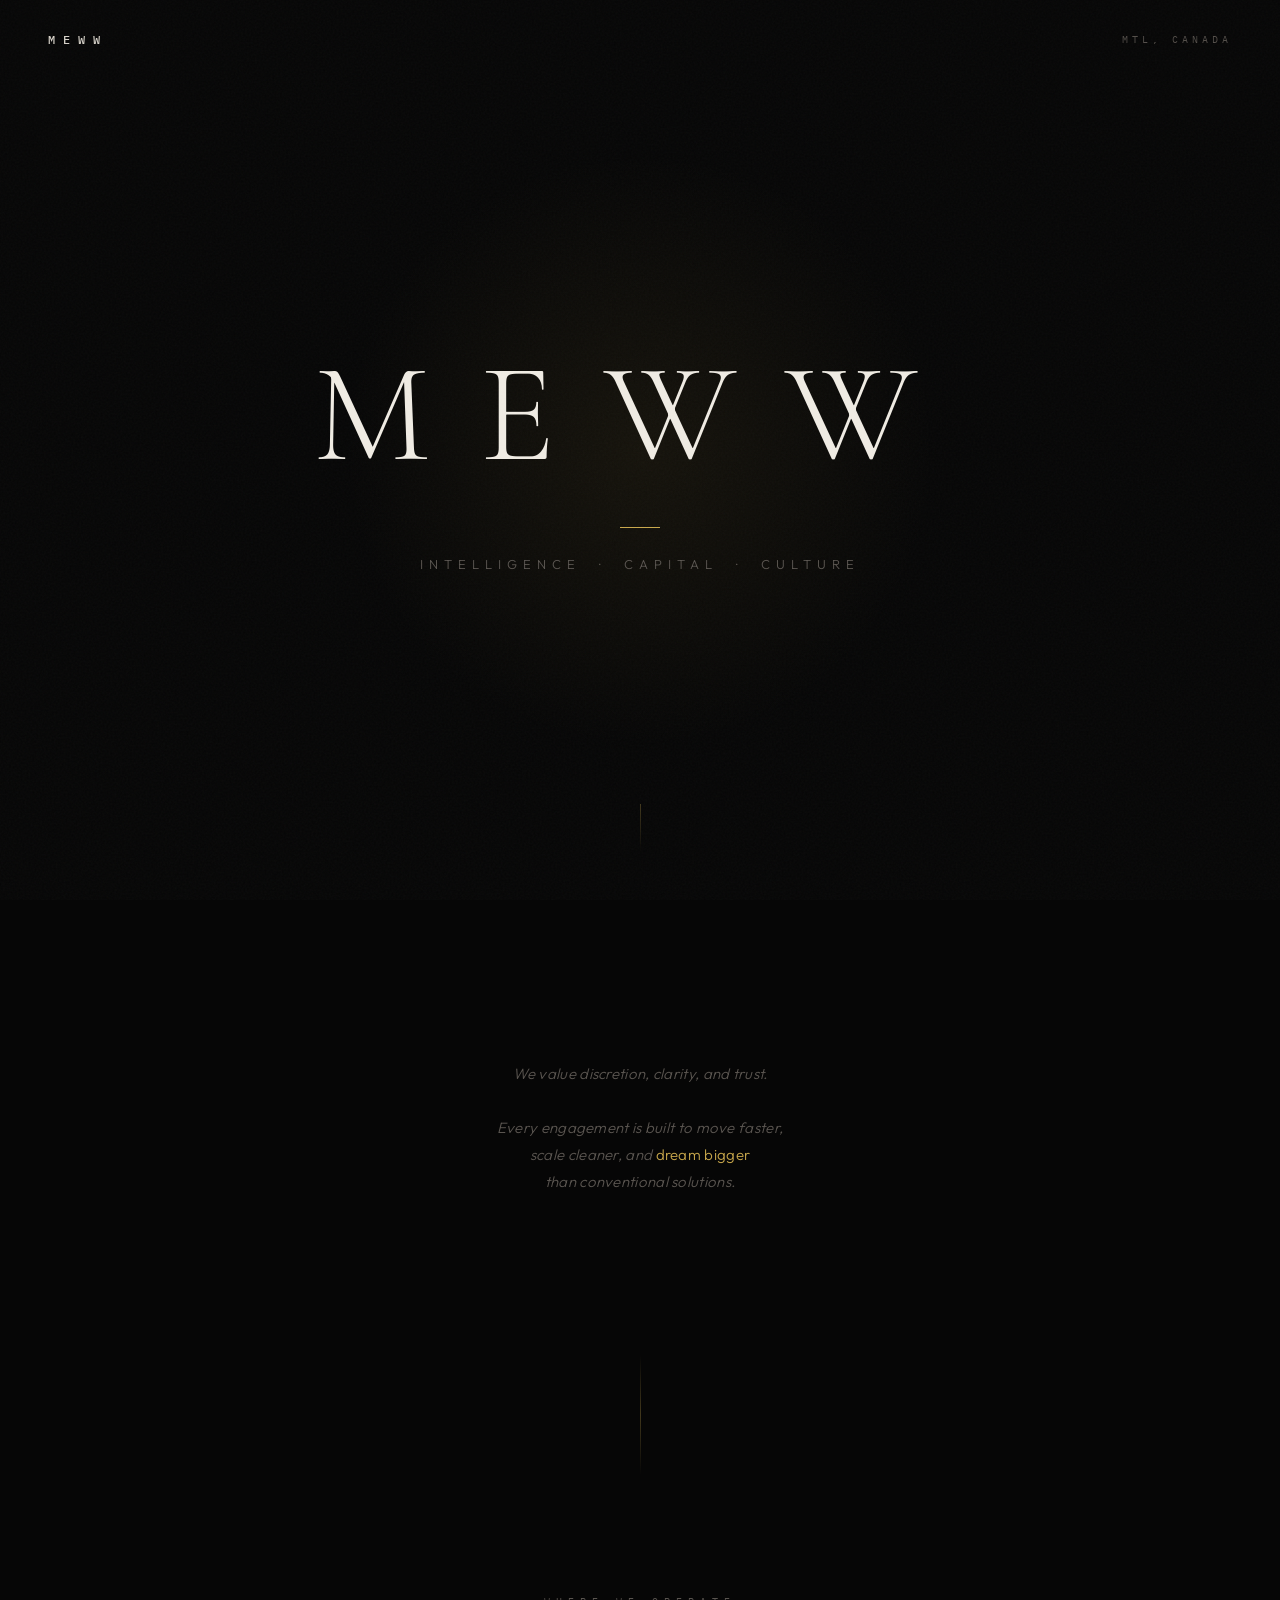
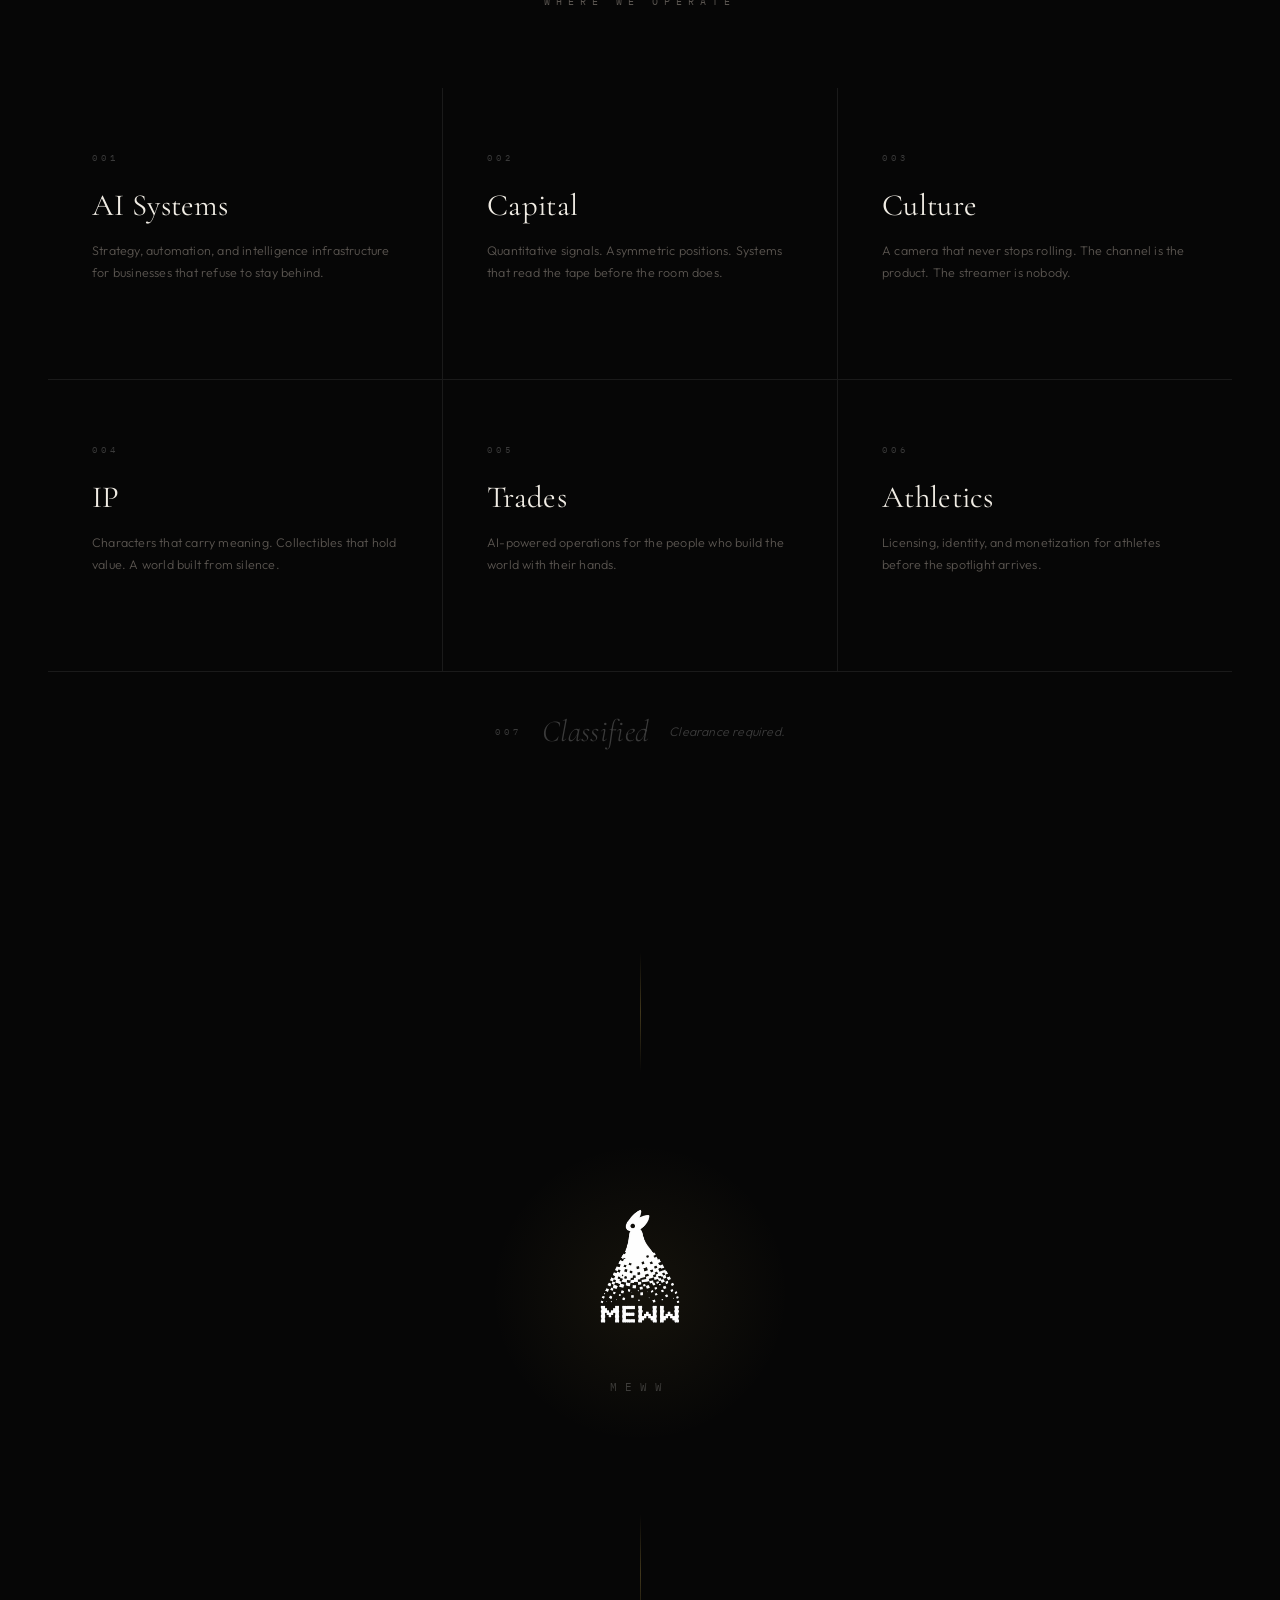
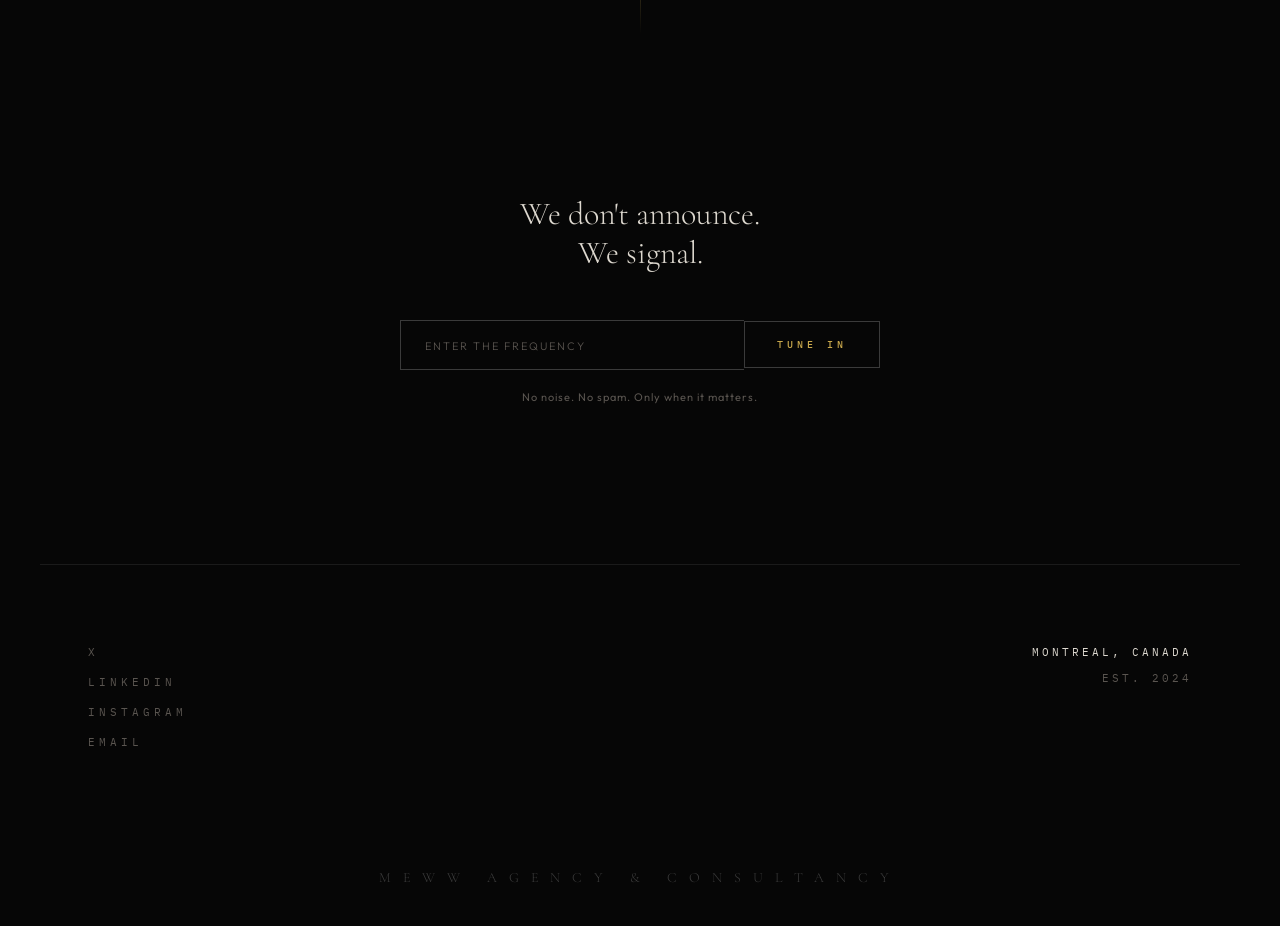
==== index.html @ b207aa3f "Rename mewww_landing.html to index.html" ====
<!DOCTYPE html>
<html lang="en">
<head>
<meta charset="UTF-8">
<meta name="viewport" content="width=device-width, initial-scale=1.0">
<title>MEWW</title>
<meta name="description" content="Intelligence. Capital. Culture.">
<link rel="preconnect" href="https://fonts.googleapis.com">
<link rel="preconnect" href="https://fonts.gstatic.com" crossorigin>
<link href="https://fonts.googleapis.com/css2?family=Cormorant+Garamond:ital,wght@0,300;0,400;0,500;0,600;1,300;1,400&family=IBM+Plex+Mono:wght@300;400;500&family=Outfit:wght@200;300;400;500&display=swap" rel="stylesheet">
<style>
*, *::before, *::after { margin: 0; padding: 0; box-sizing: border-box; }

:root {
  --black: #060606;
  --black-card: #0c0c0c;
  --gold: #c9a84c;
  --gold-dim: rgba(201,168,76,0.3);
  --gold-glow: rgba(201,168,76,0.08);
  --white: #ddd8cf;
  --white-bright: #f0ece4;
  --grey: #3a3a3a;
  --grey-dim: #1a1a1a;
  --text-dim: #5a5550;
}

html { scroll-behavior: smooth; background: var(--black); }

body {
  font-family: 'Outfit', sans-serif;
  background: var(--black);
  color: var(--white);
  overflow-x: hidden;
  -webkit-font-smoothing: antialiased;
  -moz-osx-font-smoothing: grayscale;
}

::selection { background: var(--gold); color: var(--black); }

/* GRAIN */
body::after {
  content: '';
  position: fixed;
  inset: 0;
  background-image: url("data:image/svg+xml,%3Csvg viewBox='0 0 512 512' xmlns='http://www.w3.org/2000/svg'%3E%3Cfilter id='n'%3E%3CfeTurbulence type='fractalNoise' baseFrequency='0.9' numOctaves='4' stitchTiles='stitch'/%3E%3C/filter%3E%3Crect width='100%25' height='100%25' filter='url(%23n)' opacity='0.035'/%3E%3C/svg%3E");
  pointer-events: none;
  z-index: 9999;
}

/* LOADER */
.loader {
  position: fixed; inset: 0;
  background: var(--black);
  display: flex; align-items: center; justify-content: center;
  z-index: 10000;
  transition: opacity 1s cubic-bezier(0.4,0,0.2,1), visibility 1s;
}
.loader.done { opacity: 0; visibility: hidden; }
.loader-bar {
  width: 80px; height: 1px;
  background: var(--grey);
  position: relative; overflow: hidden;
}
.loader-bar::after {
  content: ''; position: absolute; inset: 0; left: -100%;
  background: var(--gold);
  animation: sweep 1s ease infinite;
}
@keyframes sweep { to { left: 100%; } }

/* NAV */
nav {
  position: fixed; top: 0; left: 0; width: 100%;
  padding: 32px 48px;
  display: flex; justify-content: space-between; align-items: center;
  z-index: 500;
  mix-blend-mode: difference;
}
.nav-logo {
  font-family: 'IBM Plex Mono', monospace;
  font-size: 12px; font-weight: 500;
  letter-spacing: 8px; text-transform: uppercase;
  color: var(--white);
}
.nav-right {
  font-family: 'IBM Plex Mono', monospace;
  font-size: 10px; letter-spacing: 4px;
  text-transform: uppercase; color: var(--text-dim);
}

/* HERO */
.hero {
  height: 100vh; min-height: 700px;
  display: flex; flex-direction: column;
  justify-content: center; align-items: center;
  position: relative; overflow: hidden;
}
.hero-glow {
  position: absolute;
  width: 600px; height: 600px;
  background: radial-gradient(circle, var(--gold-glow) 0%, transparent 70%);
  border-radius: 50%;
  top: 50%; left: 50%;
  transform: translate(-50%, -50%);
  animation: breathe 8s ease-in-out infinite;
  pointer-events: none;
}
@keyframes breathe {
  0%, 100% { opacity: 0.5; transform: translate(-50%, -50%) scale(1); }
  50% { opacity: 1; transform: translate(-50%, -50%) scale(1.2); }
}
.hero-title {
  font-family: 'Cormorant Garamond', serif;
  font-size: clamp(56px, 11vw, 160px);
  font-weight: 300;
  letter-spacing: 0.35em;
  text-transform: uppercase;
  color: var(--white-bright);
  position: relative; z-index: 2;
  opacity: 0; transform: translateY(30px);
  animation: rise 1.6s cubic-bezier(0.16,1,0.3,1) 1.4s forwards;
}
.hero-accent {
  display: block;
  width: 40px; height: 1px;
  background: var(--gold);
  margin: 28px auto;
  opacity: 0;
  animation: rise 1s ease 2s forwards;
}
.hero-sub {
  font-family: 'Outfit', sans-serif;
  font-size: 13px; font-weight: 300;
  letter-spacing: 6px; text-transform: uppercase;
  color: var(--text-dim);
  position: relative; z-index: 2;
  opacity: 0; transform: translateY(20px);
  animation: rise 1.4s cubic-bezier(0.16,1,0.3,1) 2.2s forwards;
}
@keyframes rise { to { opacity: 1; transform: translateY(0); } }
.scroll-cue {
  position: absolute; bottom: 48px;
  left: 50%; transform: translateX(-50%);
  opacity: 0; animation: rise 1s ease 3s forwards;
}
.scroll-cue .line {
  width: 1px; height: 48px;
  background: linear-gradient(to bottom, var(--gold-dim), transparent);
  margin: 0 auto;
  animation: scroll-pulse 2s ease infinite;
}
@keyframes scroll-pulse {
  0%, 100% { opacity: 0.3; } 50% { opacity: 1; }
}

/* MANIFESTO */
.manifesto {
  padding: 160px 48px;
  max-width: 900px; margin: 0 auto;
  text-align: center;
}
.manifesto p {
  font-family: 'Outfit', sans-serif;
  font-size: clamp(13px, 1.6vw, 15px);
  font-weight: 300; font-style: italic;
  line-height: 1.8; color: var(--text-dim);
  letter-spacing: 0.3px;
  opacity: 0; transform: translateY(40px);
  transition: all 1.2s cubic-bezier(0.16,1,0.3,1);
}
.manifesto p.visible { opacity: 1; transform: translateY(0); }
.manifesto .gold { color: var(--gold); font-style: normal; }

/* DIVIDER */
.divider {
  width: 1px; height: 120px;
  background: linear-gradient(to bottom, transparent, var(--gold-dim), transparent);
  margin: 0 auto;
}

/* VENTURES */
.ventures {
  padding: 120px 48px 160px;
  max-width: 1300px; margin: 0 auto;
}
.ventures-header {
  font-family: 'IBM Plex Mono', monospace;
  font-size: 10px; letter-spacing: 6px;
  text-transform: uppercase; color: var(--text-dim);
  margin-bottom: 80px; text-align: center;
  opacity: 0; transform: translateY(20px);
  transition: all 1s ease;
}
.ventures-header.visible { opacity: 1; transform: translateY(0); }

.venture-grid {
  display: grid;
  grid-template-columns: repeat(3, 1fr);
  gap: 1px;
  background: var(--grey-dim);
}

.venture-item {
  background: var(--black);
  padding: 64px 44px 56px;
  cursor: default;
  opacity: 0; transform: translateY(30px);
  transition: opacity 0.8s ease, transform 0.8s ease, background 0.6s ease;
  position: relative; overflow: hidden;
  min-height: 280px;
  display: flex; flex-direction: column; justify-content: space-between;
}
.venture-item.visible { opacity: 1; transform: translateY(0); }

/* gold gradient bleed on hover */
.venture-item::before {
  content: ''; position: absolute;
  top: -1px; left: 0; right: 0; height: 1px;
  background: var(--gold);
  transform: scaleX(0);
  transform-origin: left;
  transition: transform 0.6s cubic-bezier(0.16,1,0.3,1);
}
.venture-item::after {
  content: ''; position: absolute;
  inset: 0;
  background: linear-gradient(180deg, rgba(201,168,76,0.04) 0%, transparent 40%);
  opacity: 0;
  transition: opacity 0.5s ease;
}
.venture-item:hover { background: #090908; }
.venture-item:hover::before { transform: scaleX(1); }
.venture-item:hover::after { opacity: 1; }
.venture-item:hover .venture-label { color: var(--gold); }
.venture-item:hover .venture-name { color: var(--gold); }
.venture-item:hover .venture-status { opacity: 1; transform: translateY(0); }
.venture-item:hover .venture-arrow { opacity: 1; transform: translateX(0); }

.venture-top { position: relative; z-index: 1; }
.venture-bottom { position: relative; z-index: 1; }

.venture-label {
  font-family: 'IBM Plex Mono', monospace;
  font-size: 9px; letter-spacing: 4px;
  text-transform: uppercase; color: var(--grey);
  margin-bottom: 24px;
  transition: color 0.4s ease;
}

.venture-name {
  font-family: 'Cormorant Garamond', serif;
  font-size: clamp(26px, 2.4vw, 34px); font-weight: 400;
  color: var(--white-bright);
  letter-spacing: 0.01em;
  margin-bottom: 16px;
  transition: color 0.4s ease;
}

.venture-desc {
  font-size: 12.5px; font-weight: 300;
  color: var(--text-dim); line-height: 1.75;
  letter-spacing: 0.2px;
}

.venture-status {
  font-family: 'IBM Plex Mono', monospace;
  font-size: 9px; letter-spacing: 3px;
  text-transform: uppercase;
  color: var(--gold-dim);
  margin-top: 28px;
  opacity: 0;
  transform: translateY(8px);
  transition: all 0.4s cubic-bezier(0.16,1,0.3,1) 0.1s;
  display: flex; align-items: center; gap: 8px;
}
.venture-status::before {
  content: '';
  width: 4px; height: 4px;
  border-radius: 50%;
  background: var(--gold);
  display: inline-block;
}

.venture-arrow {
  position: absolute;
  bottom: 44px; right: 44px;
  font-family: 'Cormorant Garamond', serif;
  font-size: 22px; color: var(--gold-dim);
  opacity: 0;
  transform: translateX(-8px);
  transition: all 0.4s cubic-bezier(0.16,1,0.3,1) 0.15s;
  z-index: 1;
}

/* classified card */
.venture-item.classified {
  grid-column: 1 / -1;
  justify-content: center; align-items: center; text-align: center;
  min-height: 120px;
  padding: 40px 44px;
  background: var(--black);
}
.venture-item.classified .venture-top { display: flex; align-items: center; gap: 20px; }
.venture-item.classified .venture-label { margin-bottom: 0; }
.venture-item.classified .venture-name {
  color: var(--grey);
  font-style: italic;
  font-weight: 300;
  margin-bottom: 0;
}
.venture-item.classified .venture-desc { color: var(--grey); font-style: italic; margin-top: 0; }
.venture-item.classified:hover .venture-name { color: var(--gold-dim); }
.venture-item.classified:hover .venture-desc { color: var(--gold-dim); }

@media (max-width: 900px) {
  .venture-grid { grid-template-columns: 1fr; }
  .ventures { padding: 80px 28px 120px; }
  .venture-item { min-height: auto; padding: 48px 32px 40px; }
  .venture-arrow { display: none; }
}
@media (max-width: 600px) {
  .venture-item { padding: 36px 24px 32px; }
}

/* SIGNAL */
.signal {
  padding: 160px 48px;
  text-align: center; position: relative;
}
.signal-line {
  font-family: 'Cormorant Garamond', serif;
  font-size: clamp(20px, 2.8vw, 32px);
  font-weight: 300; color: var(--white);
  margin-bottom: 48px;
  opacity: 0; transform: translateY(30px);
  transition: all 1s ease;
}
.signal-line.visible { opacity: 1; transform: translateY(0); }
.signal-form {
  display: flex; align-items: center; justify-content: center;
  gap: 0; max-width: 480px; margin: 0 auto;
  opacity: 0; transform: translateY(20px);
  transition: all 1s ease 0.3s;
}
.signal-form.visible { opacity: 1; transform: translateY(0); }
.signal-input {
  flex: 1; background: transparent;
  border: 1px solid var(--grey); border-right: none;
  padding: 16px 24px;
  font-family: 'Outfit', sans-serif;
  font-size: 13px; font-weight: 300;
  color: var(--white); letter-spacing: 1px;
  outline: none; transition: border-color 0.3s ease;
}
.signal-input::placeholder {
  color: var(--text-dim); letter-spacing: 2px;
  font-size: 11px; text-transform: uppercase;
}
.signal-input:focus { border-color: var(--gold-dim); }
.signal-btn {
  background: transparent;
  border: 1px solid var(--grey);
  padding: 16px 32px;
  font-family: 'IBM Plex Mono', monospace;
  font-size: 10px; font-weight: 500;
  letter-spacing: 4px; text-transform: uppercase;
  color: var(--gold); cursor: pointer;
  transition: all 0.3s ease;
}
.signal-btn:hover {
  background: var(--gold); color: var(--black);
  border-color: var(--gold);
}
.signal-note {
  font-size: 11px; color: var(--text-dim);
  margin-top: 20px; letter-spacing: 1px;
  opacity: 0; transition: all 1s ease 0.5s;
}
.signal-note.visible { opacity: 1; }

/* FOOTER */
footer {
  padding: 80px 48px;
  border-top: 1px solid var(--grey-dim);
  display: flex; justify-content: space-between; align-items: flex-start;
  max-width: 1200px; margin: 0 auto;
}
.footer-links { display: flex; flex-direction: column; gap: 16px; }
.footer-links a {
  font-family: 'IBM Plex Mono', monospace;
  font-size: 11px; letter-spacing: 4px;
  text-transform: uppercase; color: var(--text-dim);
  text-decoration: none; transition: color 0.3s ease;
}
.footer-links a:hover { color: var(--gold); }
.footer-info { text-align: right; display: flex; flex-direction: column; gap: 12px; }
.footer-info span {
  font-family: 'IBM Plex Mono', monospace;
  font-size: 11px; letter-spacing: 3px;
  text-transform: uppercase; color: var(--text-dim);
}
.footer-info .city { color: var(--white); }
.footer-bottom { padding: 40px 48px; text-align: center; }
.footer-logo {
  font-family: 'Cormorant Garamond', serif;
  font-size: 14px; font-weight: 300;
  letter-spacing: 12px; text-transform: uppercase;
  color: var(--grey);
}

/* LOGO EMBLEM */
.emblem {
  padding: 120px 48px;
  display: flex; flex-direction: column;
  align-items: center; justify-content: center;
  position: relative;
}
.emblem-glow {
  position: absolute;
  width: 300px; height: 300px;
  background: radial-gradient(circle, var(--gold-glow) 0%, transparent 70%);
  border-radius: 50%;
  animation: breathe 8s ease-in-out infinite;
  pointer-events: none;
}
.emblem-logo {
  width: 160px; height: auto;
  opacity: 0;
  transform: scale(0.9);
  transition: all 1.2s cubic-bezier(0.16,1,0.3,1);
  position: relative; z-index: 1;
  
}
.emblem-logo.visible { opacity: 1; transform: scale(1); }
.emblem-text {
  font-family: 'IBM Plex Mono', monospace;
  font-size: 11px; letter-spacing: 8px;
  text-transform: uppercase;
  color: var(--grey);
  margin-top: 28px;
  opacity: 0;
  transition: all 1s ease 0.3s;
}
.emblem-text.visible { opacity: 1; }

/* RESPONSIVE */
@media (max-width: 900px) {
  .venture-grid { grid-template-columns: 1fr; gap: 2px; }
  nav { padding: 24px 28px; }
  .manifesto { padding: 100px 28px; }
  .ventures { padding: 80px 28px; }
  .signal { padding: 100px 28px; }
  footer { padding: 60px 28px; flex-direction: column; gap: 48px; }
  .footer-info { text-align: left; }
  .signal-form { flex-direction: column; max-width: 100%; }
  .signal-input { border-right: 1px solid var(--grey); border-bottom: none; width: 100%; }
  .signal-btn { width: 100%; }
}
@media (max-width: 600px) {
  .hero-title { letter-spacing: 0.2em; }
  .hero-sub { font-size: 10px; letter-spacing: 4px; }
  .venture-item { padding: 40px 28px; }
}
</style>
</head>
<body>

<div class="loader"><div class="loader-bar"></div></div>

<nav>
  <div class="nav-logo">Meww</div>
  <div class="nav-right">Mtl, Canada</div>
</nav>

<section class="hero">
  <div class="hero-glow"></div>
  <h1 class="hero-title">Meww</h1>
  <div class="hero-accent"></div>
  <p class="hero-sub">Intelligence &nbsp;&middot;&nbsp; Capital &nbsp;&middot;&nbsp; Culture</p>
  <div class="scroll-cue"><div class="line"></div></div>
</section>

<section class="manifesto">
  <p>
    We value discretion, clarity, and trust.<br><br>
    Every engagement is built to move faster,<br>
    scale cleaner, and <span class="gold">dream bigger</span><br>
    than conventional solutions.
  </p>
</section>

<div class="divider"></div>

<section class="ventures">
  <div class="ventures-header">Where we operate</div>
  <div class="venture-grid">

    <div class="venture-item" style="transition-delay: 0s;">
      <div class="venture-top">
        <div class="venture-label">001</div>
        <div class="venture-name">AI Systems</div>
        <div class="venture-desc">Strategy, automation, and intelligence infrastructure for businesses that refuse to stay behind.</div>
      </div>
      <div class="venture-bottom">
        <div class="venture-status">Deployed</div>
      </div>
      <div class="venture-arrow">&rarr;</div>
    </div>

    <div class="venture-item" style="transition-delay: 0.08s;">
      <div class="venture-top">
        <div class="venture-label">002</div>
        <div class="venture-name">Capital</div>
        <div class="venture-desc">Quantitative signals. Asymmetric positions. Systems that read the tape before the room does.</div>
      </div>
      <div class="venture-bottom">
        <div class="venture-status">Proprietary</div>
      </div>
      <div class="venture-arrow">&rarr;</div>
    </div>

    <div class="venture-item" style="transition-delay: 0.16s;">
      <div class="venture-top">
        <div class="venture-label">003</div>
        <div class="venture-name">Culture</div>
        <div class="venture-desc">A camera that never stops rolling. The channel is the product. The streamer is nobody.</div>
      </div>
      <div class="venture-bottom">
        <div class="venture-status">Broadcasting</div>
      </div>
      <div class="venture-arrow">&rarr;</div>
    </div>

    <div class="venture-item" style="transition-delay: 0.24s;">
      <div class="venture-top">
        <div class="venture-label">004</div>
        <div class="venture-name">IP</div>
        <div class="venture-desc">Characters that carry meaning. Collectibles that hold value. A world built from silence.</div>
      </div>
      <div class="venture-bottom">
        <div class="venture-status">Pre-launch</div>
      </div>
      <div class="venture-arrow">&rarr;</div>
    </div>

    <div class="venture-item" style="transition-delay: 0.32s;">
      <div class="venture-top">
        <div class="venture-label">005</div>
        <div class="venture-name">Trades</div>
        <div class="venture-desc">AI-powered operations for the people who build the world with their hands.</div>
      </div>
      <div class="venture-bottom">
        <div class="venture-status">Building</div>
      </div>
      <div class="venture-arrow">&rarr;</div>
    </div>

    <div class="venture-item" style="transition-delay: 0.4s;">
      <div class="venture-top">
        <div class="venture-label">006</div>
        <div class="venture-name">Athletics</div>
        <div class="venture-desc">Licensing, identity, and monetization for athletes before the spotlight arrives.</div>
      </div>
      <div class="venture-bottom">
        <div class="venture-status">Structuring</div>
      </div>
      <div class="venture-arrow">&rarr;</div>
    </div>

    <div class="venture-item classified" style="transition-delay: 0.48s;">
      <div class="venture-top">
        <div class="venture-label">007</div>
        <div class="venture-name">Classified</div>
        <div class="venture-desc">Clearance required.</div>
      </div>
    </div>

  </div>
</section>

<div class="divider"></div>

<!-- LOGO EMBLEM -->
<section class="emblem">
  <div class="emblem-glow"></div>
  <img class="emblem-logo" src="[data-uri]" alt="MEWWW" />
  <div class="emblem-text">MEWW</div>
</section>

<div class="divider"></div>

<section class="signal">
  <p class="signal-line">We don't announce.<br>We signal.</p>
  <div class="signal-form">
    <input type="email" class="signal-input" placeholder="Enter the frequency" aria-label="Email address">
    <button class="signal-btn" onclick="handleSignal()">Tune in</button>
  </div>
  <p class="signal-note">No noise. No spam. Only when it matters.</p>
</section>

<footer>
  <div class="footer-links">
    <a href="https://x.com/MewACinc" target="_blank">X</a>
    <a href="https://linkedin.com/company/mewww" target="_blank">LinkedIn</a>
    <a href="https://www.instagram.com/mewwainc/" target="_blank">Instagram</a>
    <a href="mailto:meeww8@gmail.com">Email</a>
  </div>
  <div class="footer-info">
    <span class="city">Montreal, Canada</span>
    <span>Est. 2024</span>
  </div>
</footer>
<div class="footer-bottom">
  <div class="footer-logo">Meww Agency &amp; Consultancy</div>
</div>

<script>
window.addEventListener('load', () => {
  setTimeout(() => document.querySelector('.loader').classList.add('done'), 1600);
});

const observer = new IntersectionObserver((entries) => {
  entries.forEach(e => { if (e.isIntersecting) e.target.classList.add('visible'); });
}, { threshold: 0.15, rootMargin: '0px 0px -40px 0px' });

document.querySelectorAll('.manifesto p, .venture-item, .ventures-header, .emblem-logo, .emblem-text, .signal-line, .signal-form, .signal-note')
  .forEach(el => observer.observe(el));

function handleSignal() {
  const input = document.querySelector('.signal-input');
  const email = input.value.trim();
  if (!email || !email.includes('@')) {
    input.style.borderColor = '#8a3333';
    setTimeout(() => input.style.borderColor = '', 1500);
    return;
  }
  const btn = document.querySelector('.signal-btn');
  btn.textContent = 'LOCKED IN';
  btn.style.background = 'var(--gold)';
  btn.style.color = 'var(--black)';
  btn.style.borderColor = 'var(--gold)';
  input.value = '';
  input.placeholder = 'SIGNAL RECEIVED';
  input.disabled = true;
  btn.disabled = true;
}

document.addEventListener('mousemove', (e) => {
  const g = document.querySelector('.hero-glow');
  if (!g) return;
  const x = (e.clientX / window.innerWidth - 0.5) * 40;
  const y = (e.clientY / window.innerHeight - 0.5) * 40;
  g.style.transform = `translate(calc(-50% + ${x}px), calc(-50% + ${y}px))`;
});
</script>
</body>
</html>
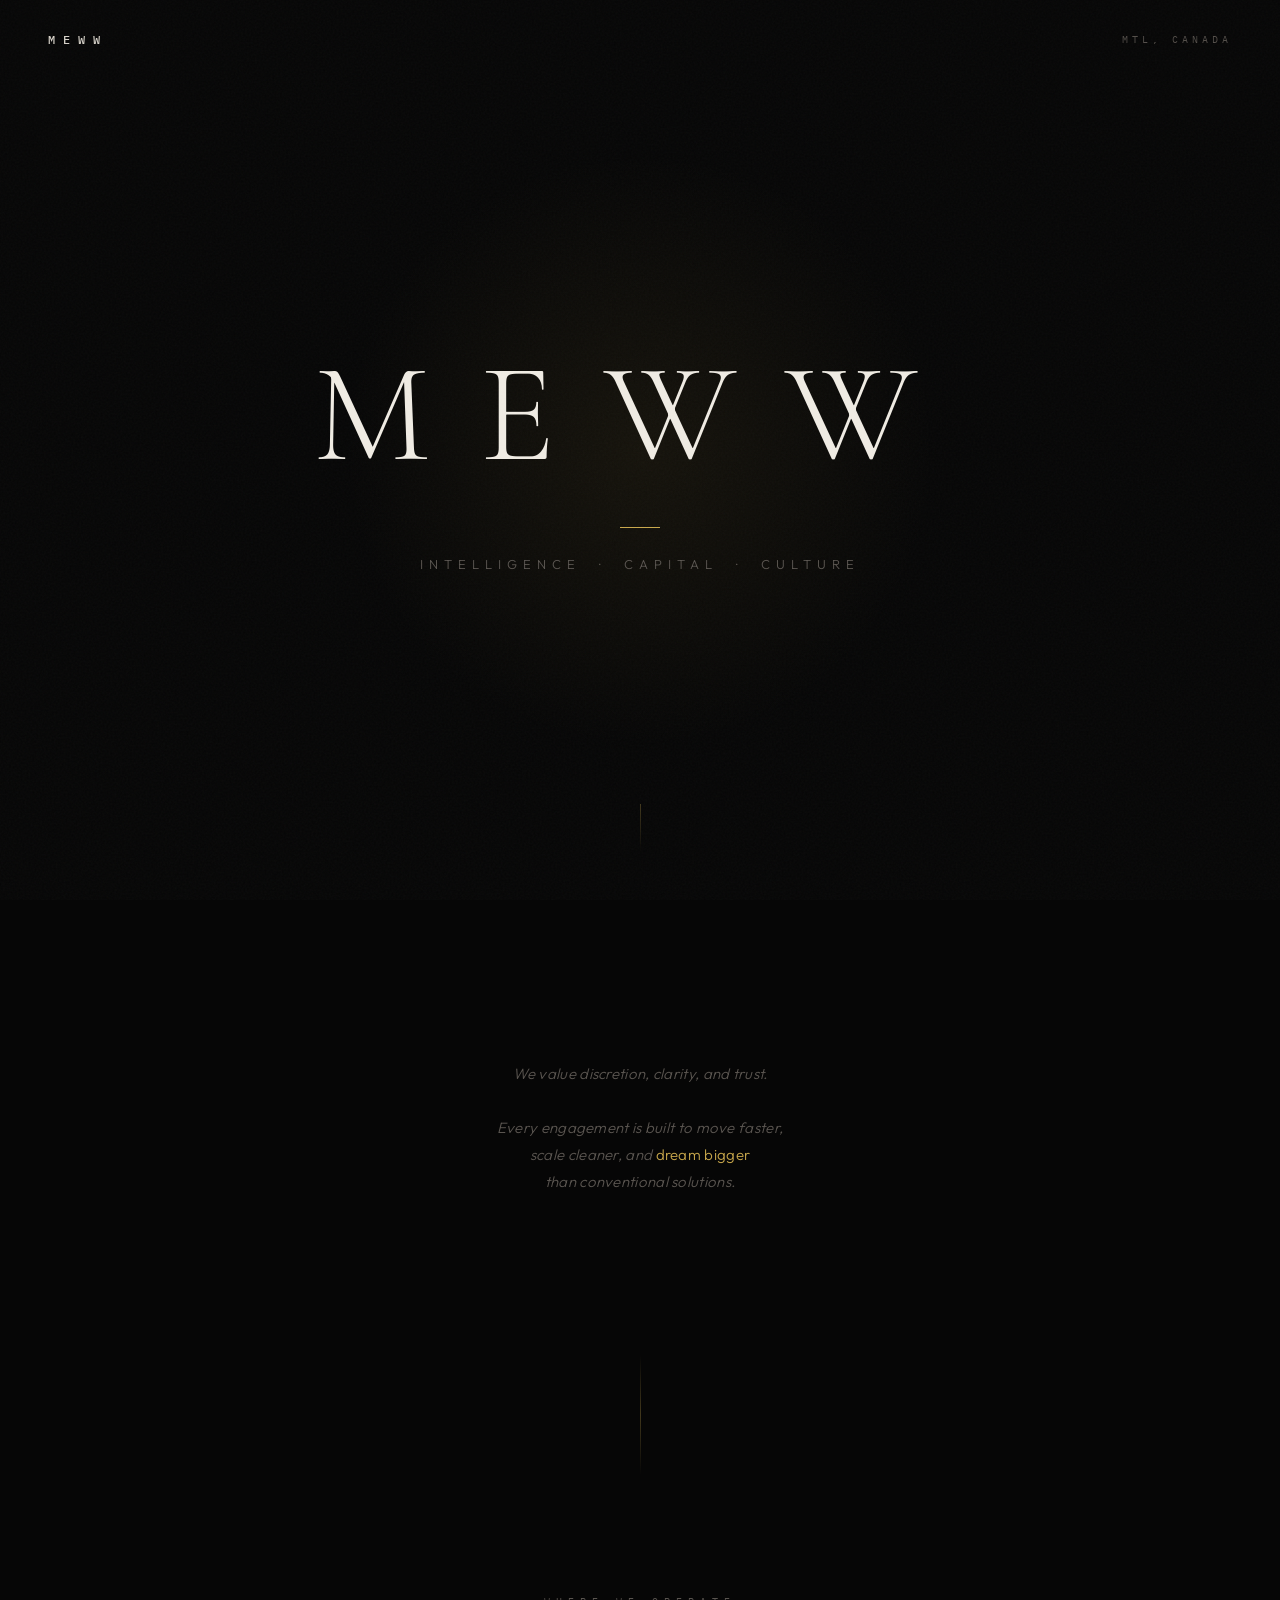
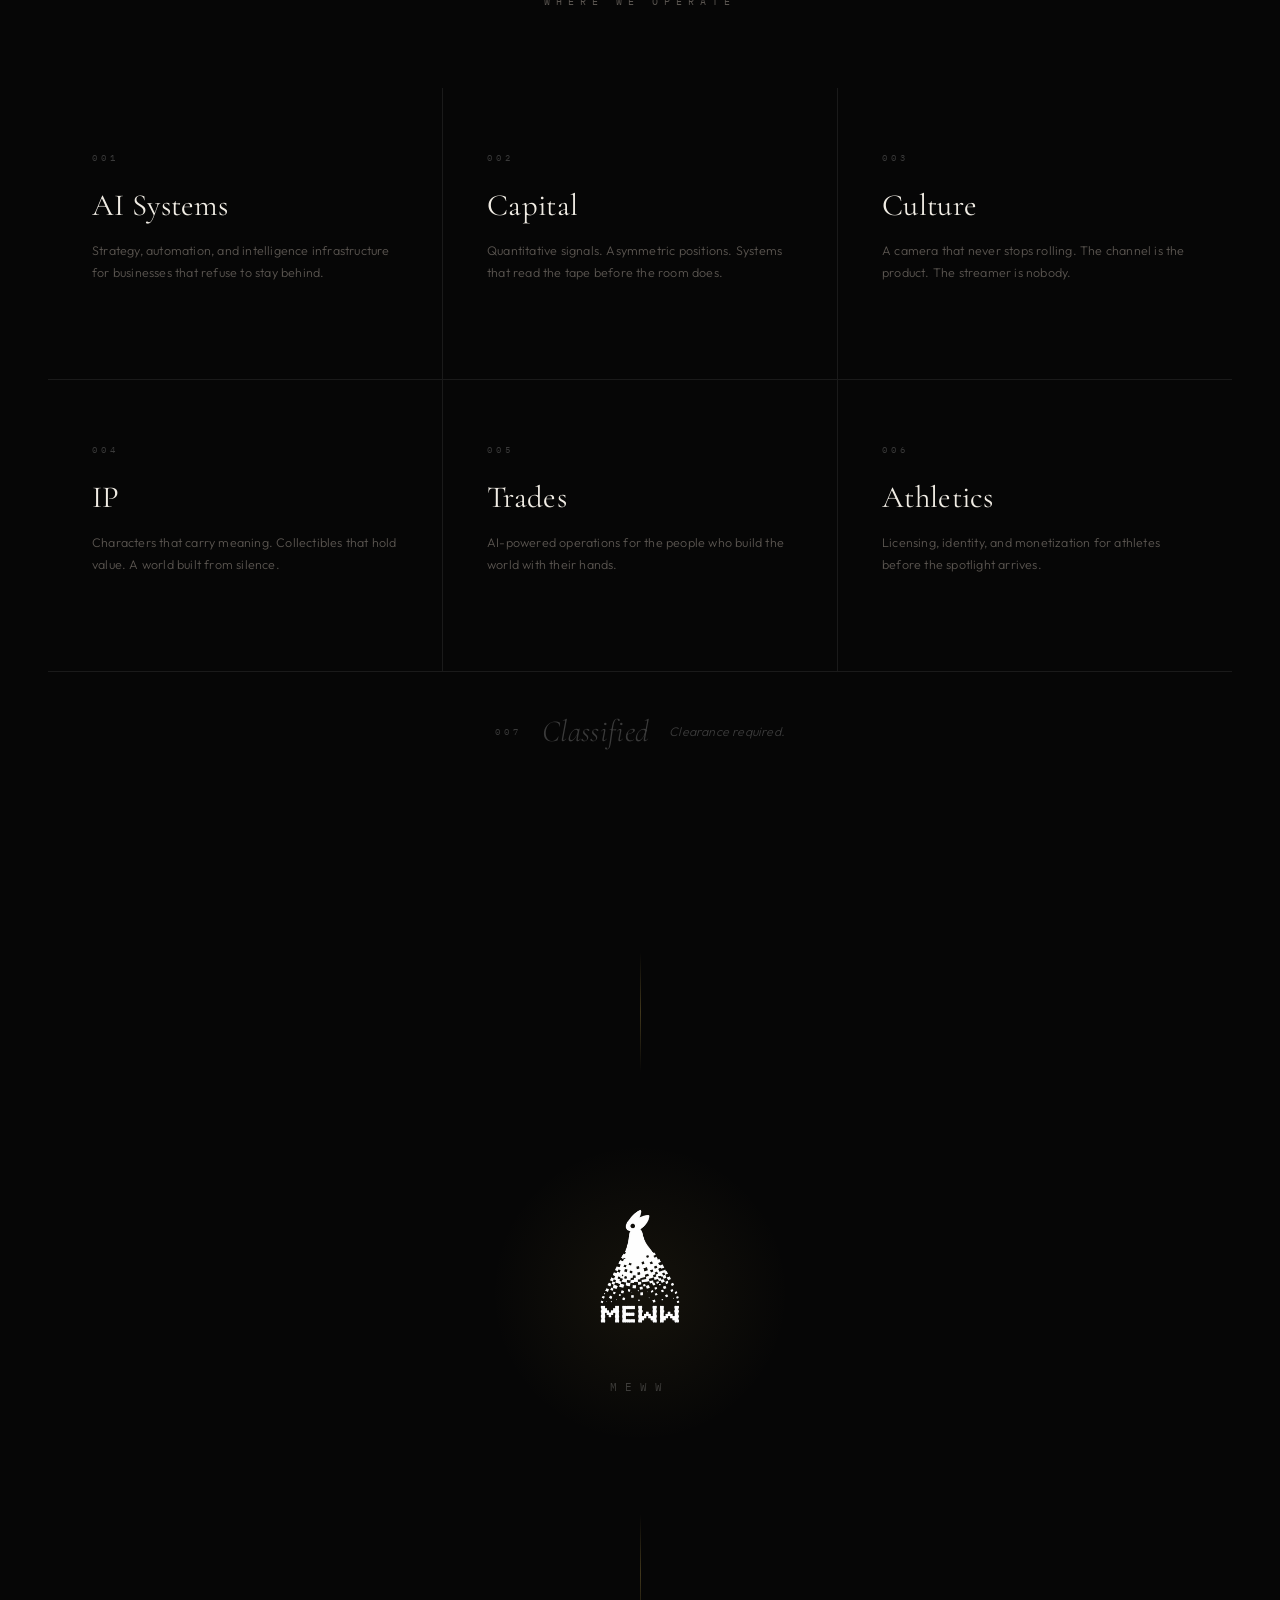
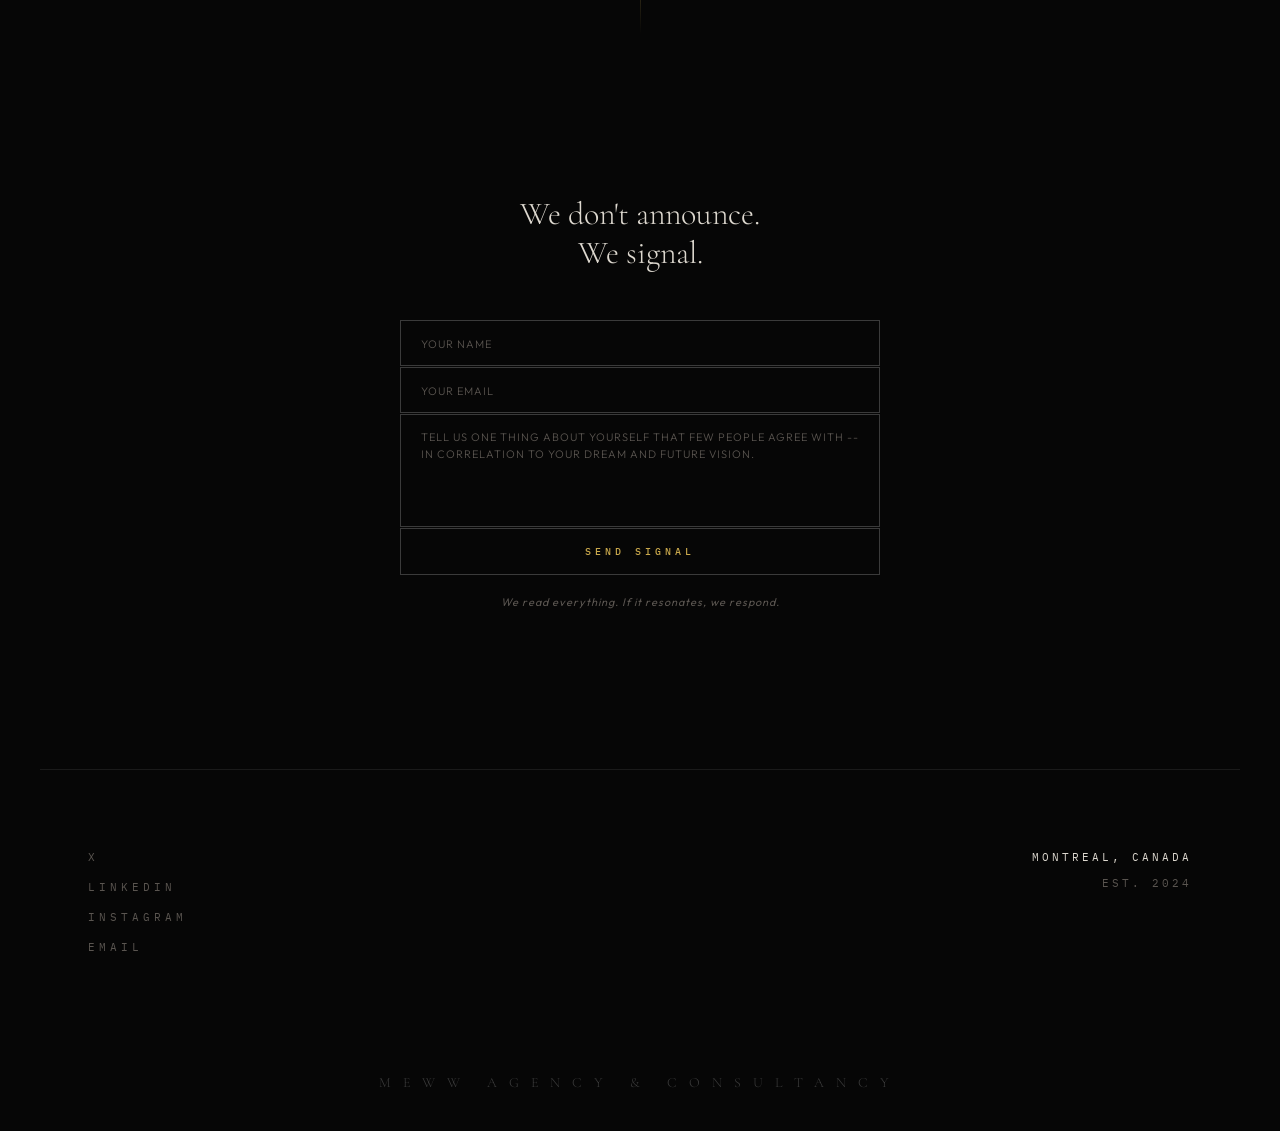
==== commit f08167ff: "index.html" ====
--- a/index.html
+++ b/index.html
@@ -336,28 +336,37 @@
   transition: all 1s ease;
 }
 .signal-line.visible { opacity: 1; transform: translateY(0); }
-.signal-form {
-  display: flex; align-items: center; justify-content: center;
-  gap: 0; max-width: 480px; margin: 0 auto;
+
+.signal-form-full {
+  display: flex; flex-direction: column;
+  gap: 1px; max-width: 480px; margin: 0 auto;
   opacity: 0; transform: translateY(20px);
   transition: all 1s ease 0.3s;
 }
-.signal-form.visible { opacity: 1; transform: translateY(0); }
-.signal-input {
-  flex: 1; background: transparent;
-  border: 1px solid var(--grey); border-right: none;
-  padding: 16px 24px;
+.signal-form-full.visible { opacity: 1; transform: translateY(0); }
+
+.signal-field {
+  background: transparent;
+  border: 1px solid var(--grey);
+  padding: 14px 20px;
   font-family: 'Outfit', sans-serif;
   font-size: 13px; font-weight: 300;
-  color: var(--white); letter-spacing: 1px;
+  color: var(--white); letter-spacing: 0.5px;
   outline: none; transition: border-color 0.3s ease;
-}
-.signal-input::placeholder {
-  color: var(--text-dim); letter-spacing: 2px;
+  resize: none;
+}
+.signal-field::placeholder {
+  color: var(--text-dim); letter-spacing: 1px;
   font-size: 11px; text-transform: uppercase;
 }
-.signal-input:focus { border-color: var(--gold-dim); }
-.signal-btn {
+.signal-field:focus { border-color: var(--gold-dim); }
+
+.signal-textarea {
+  min-height: 80px;
+  line-height: 1.6;
+}
+
+.signal-btn-full {
   background: transparent;
   border: 1px solid var(--grey);
   padding: 16px 32px;
@@ -367,13 +376,15 @@
   color: var(--gold); cursor: pointer;
   transition: all 0.3s ease;
 }
-.signal-btn:hover {
+.signal-btn-full:hover {
   background: var(--gold); color: var(--black);
   border-color: var(--gold);
 }
+
 .signal-note {
   font-size: 11px; color: var(--text-dim);
   margin-top: 20px; letter-spacing: 1px;
+  font-style: italic;
   opacity: 0; transition: all 1s ease 0.5s;
 }
 .signal-note.visible { opacity: 1; }
@@ -452,9 +463,8 @@
   .signal { padding: 100px 28px; }
   footer { padding: 60px 28px; flex-direction: column; gap: 48px; }
   .footer-info { text-align: left; }
-  .signal-form { flex-direction: column; max-width: 100%; }
-  .signal-input { border-right: 1px solid var(--grey); border-bottom: none; width: 100%; }
-  .signal-btn { width: 100%; }
+  .signal-form-full { max-width: 100%; }
+  .signal-btn-full { width: 100%; }
 }
 @media (max-width: 600px) {
   .hero-title { letter-spacing: 0.2em; }
@@ -591,11 +601,13 @@
 
 <section class="signal">
   <p class="signal-line">We don't announce.<br>We signal.</p>
-  <div class="signal-form">
-    <input type="email" class="signal-input" placeholder="Enter the frequency" aria-label="Email address">
-    <button class="signal-btn" onclick="handleSignal()">Tune in</button>
+  <div class="signal-form-full">
+    <input type="text" class="signal-field" id="sig-name" placeholder="Your name" aria-label="Name">
+    <input type="email" class="signal-field" id="sig-email" placeholder="Your email" aria-label="Email address">
+    <textarea class="signal-field signal-textarea" id="sig-dream" placeholder="Tell us one thing about yourself that few people agree with -- in correlation to your dream and future vision." aria-label="Your vision" rows="4"></textarea>
+    <button class="signal-btn-full" onclick="handleSignal()">Send signal</button>
   </div>
-  <p class="signal-note">No noise. No spam. Only when it matters.</p>
+  <p class="signal-note">We read everything. If it resonates, we respond.</p>
 </section>
 
 <footer>
@@ -623,26 +635,33 @@
   entries.forEach(e => { if (e.isIntersecting) e.target.classList.add('visible'); });
 }, { threshold: 0.15, rootMargin: '0px 0px -40px 0px' });
 
-document.querySelectorAll('.manifesto p, .venture-item, .ventures-header, .emblem-logo, .emblem-text, .signal-line, .signal-form, .signal-note')
+document.querySelectorAll('.manifesto p, .venture-item, .ventures-header, .emblem-logo, .emblem-text, .signal-line, .signal-form-full, .signal-note')
   .forEach(el => observer.observe(el));
 
 function handleSignal() {
-  const input = document.querySelector('.signal-input');
-  const email = input.value.trim();
-  if (!email || !email.includes('@')) {
-    input.style.borderColor = '#8a3333';
-    setTimeout(() => input.style.borderColor = '', 1500);
+  const name = document.getElementById('sig-name').value.trim();
+  const email = document.getElementById('sig-email').value.trim();
+  const dream = document.getElementById('sig-dream').value.trim();
+
+  if (!name || !email || !email.includes('@') || !dream) {
+    document.querySelectorAll('.signal-field').forEach(f => {
+      if (!f.value.trim() || (f.type === 'email' && !f.value.includes('@'))) {
+        f.style.borderColor = '#8a3333';
+        setTimeout(() => f.style.borderColor = '', 1500);
+      }
+    });
     return;
   }
-  const btn = document.querySelector('.signal-btn');
-  btn.textContent = 'LOCKED IN';
+
+  const subject = encodeURIComponent('Signal from ' + name);
+  const body = encodeURIComponent('Name: ' + name + '\nEmail: ' + email + '\n\nThe Dream:\n' + dream);
+  window.location.href = 'mailto:meeww8@gmail.com?subject=' + subject + '&body=' + body;
+
+  const btn = document.querySelector('.signal-btn-full');
+  btn.textContent = 'SIGNAL SENT';
   btn.style.background = 'var(--gold)';
   btn.style.color = 'var(--black)';
   btn.style.borderColor = 'var(--gold)';
-  input.value = '';
-  input.placeholder = 'SIGNAL RECEIVED';
-  input.disabled = true;
-  btn.disabled = true;
 }
 
 document.addEventListener('mousemove', (e) => {
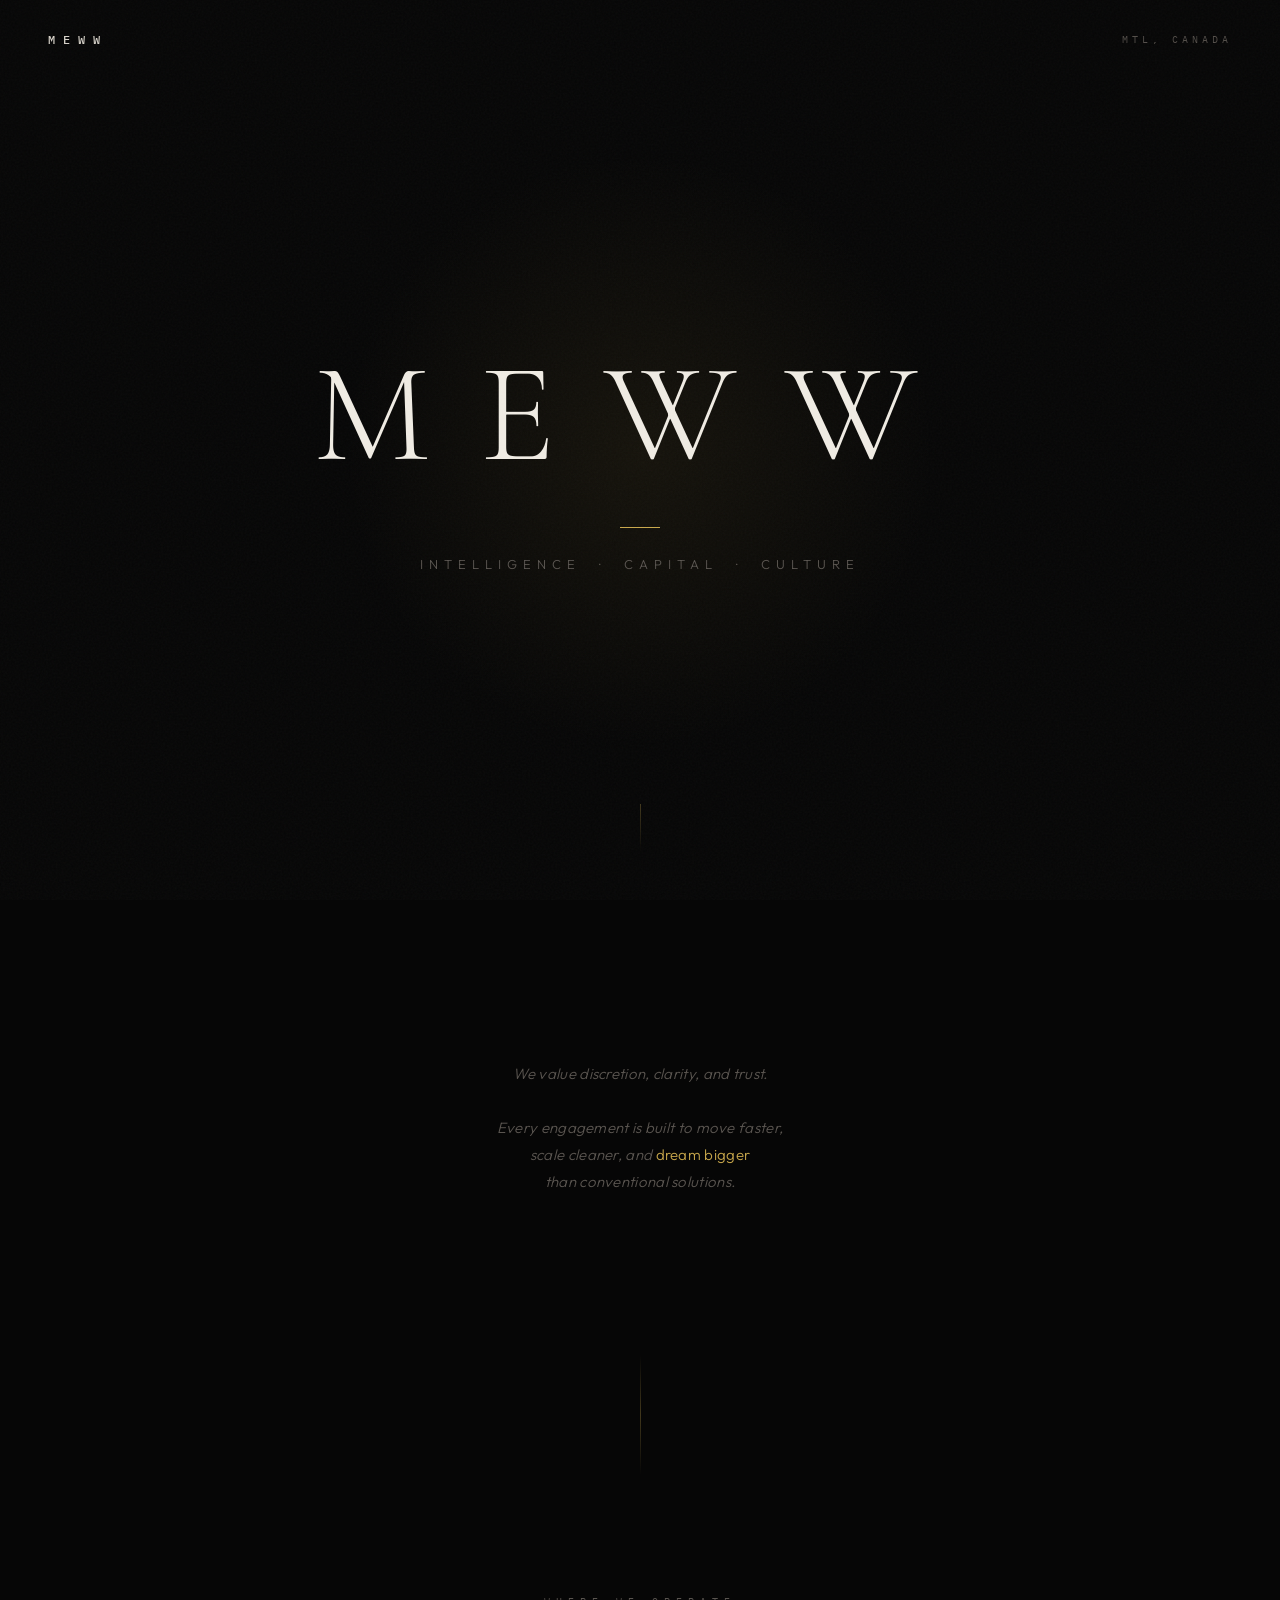
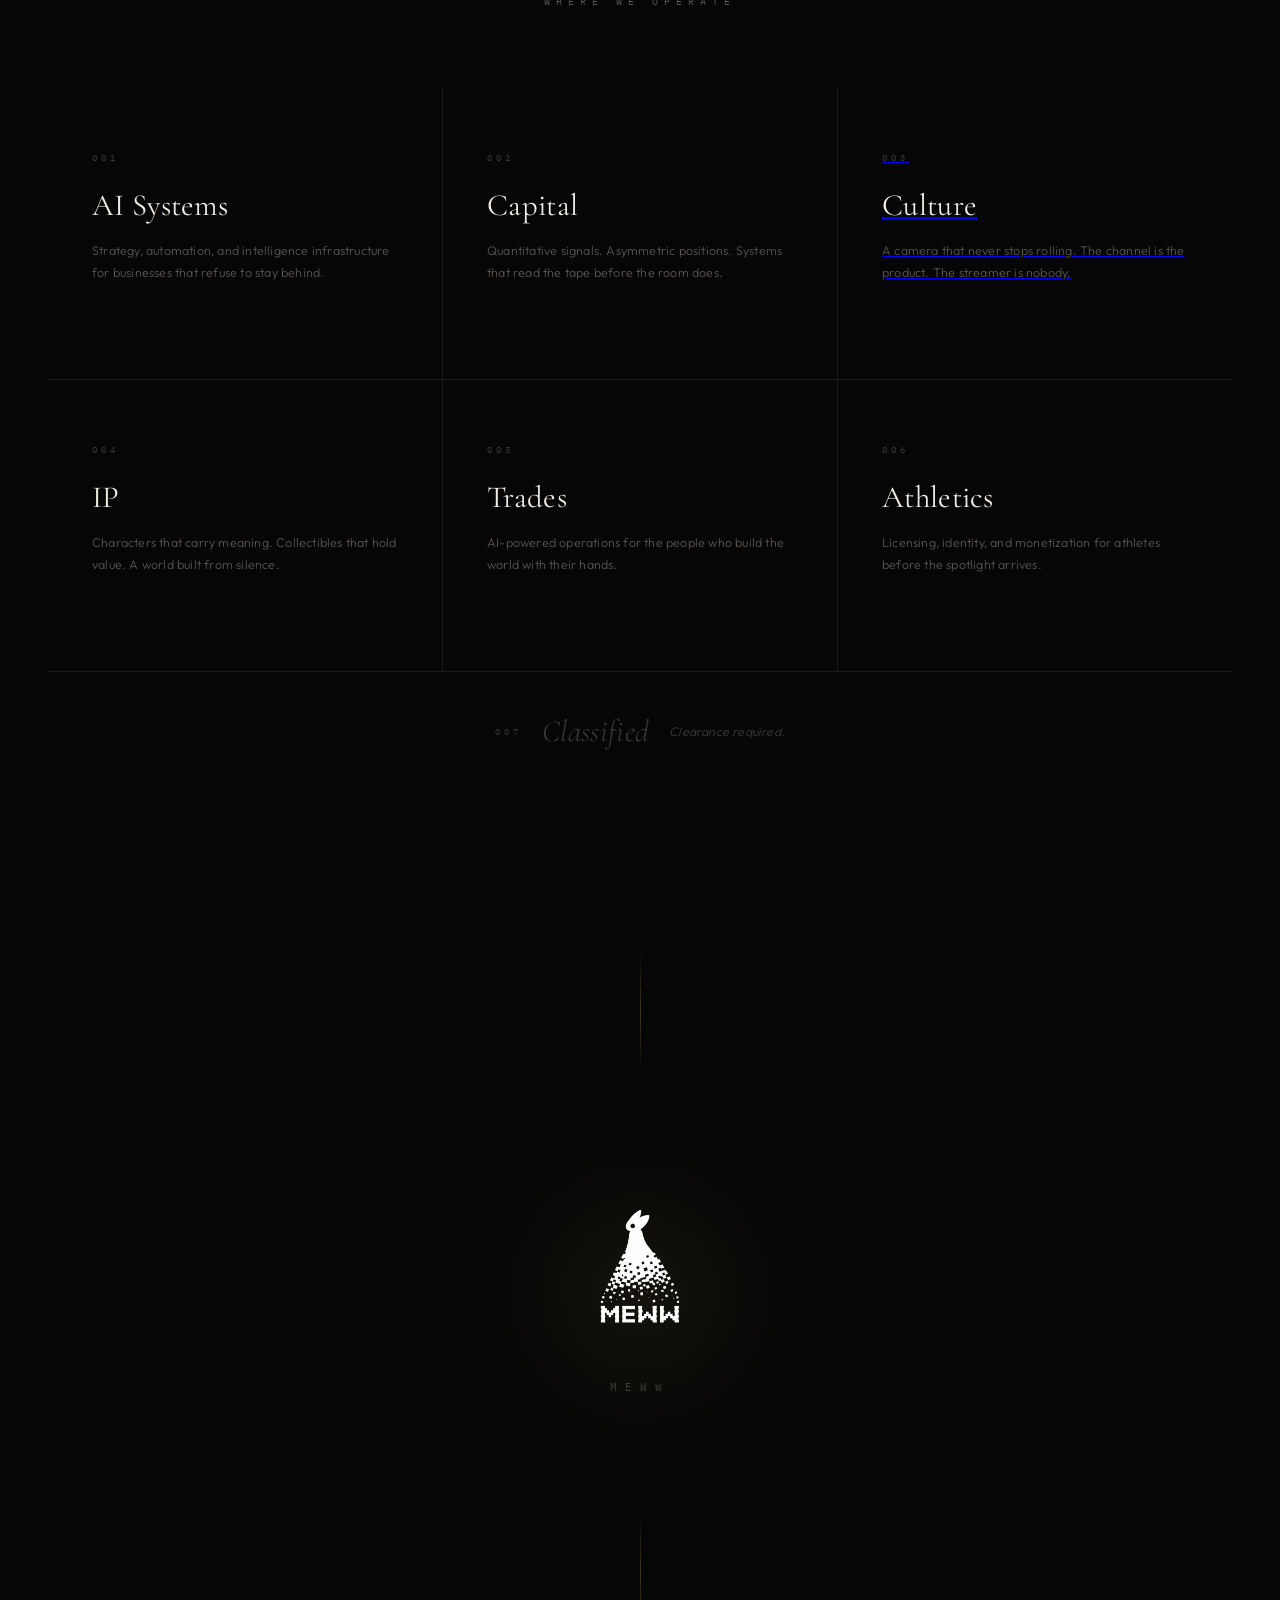
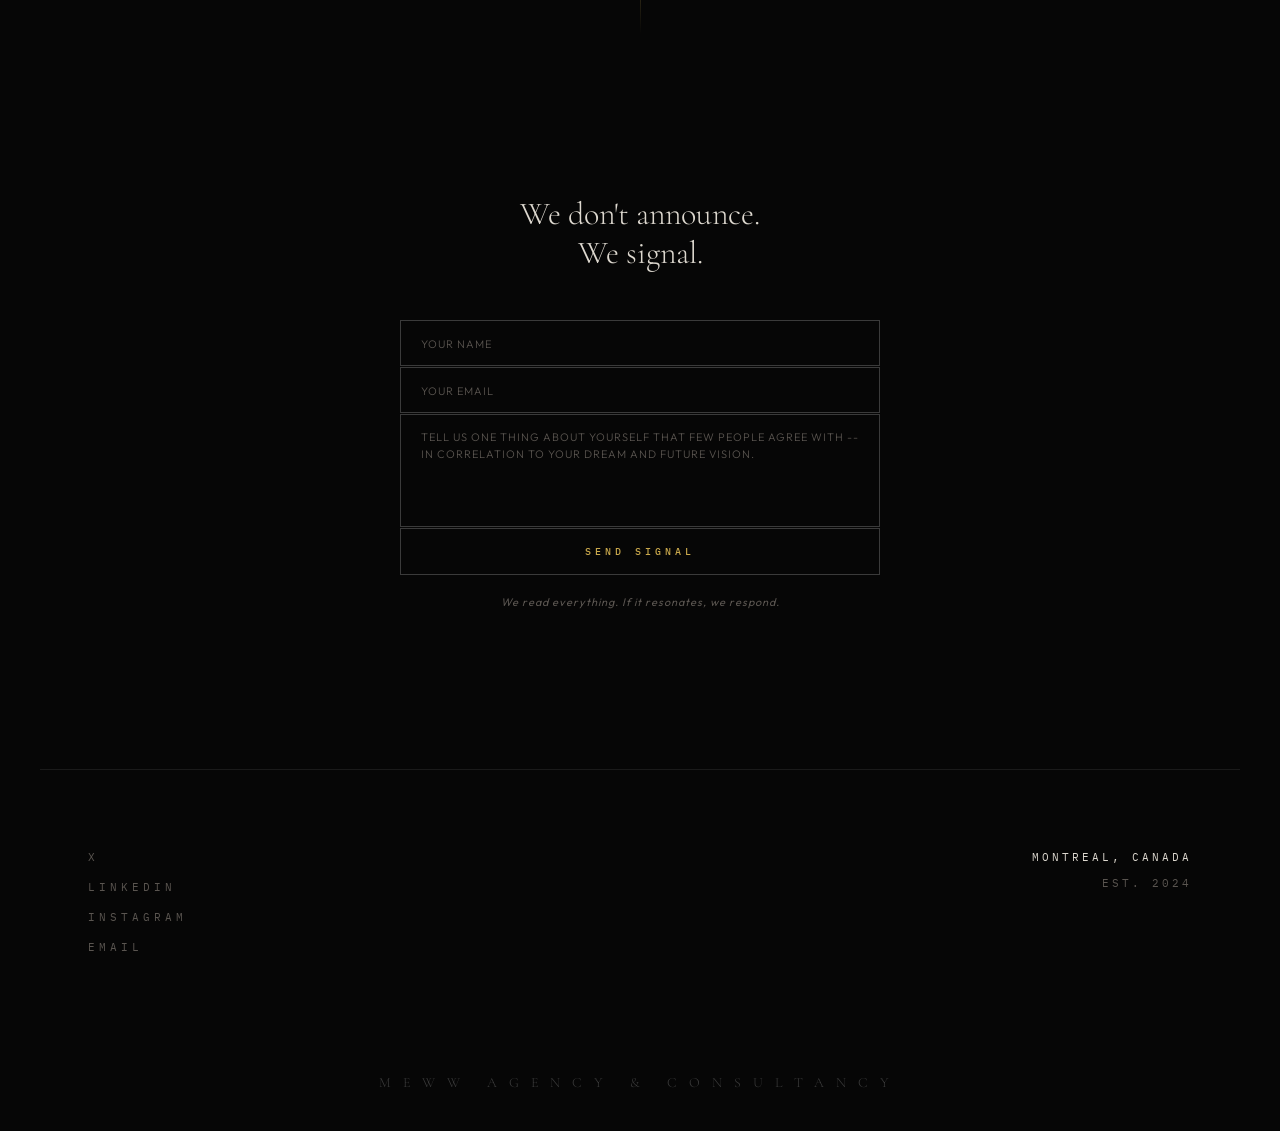
==== commit 22b1826e: "Update index.html" ====
--- a/index.html
+++ b/index.html
@@ -529,7 +529,7 @@
       <div class="venture-arrow">&rarr;</div>
     </div>
 
-    <div class="venture-item" style="transition-delay: 0.16s;">
+    <a href="/mewwttv" class="venture-item" style="transition-delay: 0.16s;">
       <div class="venture-top">
         <div class="venture-label">003</div>
         <div class="venture-name">Culture</div>
@@ -539,7 +539,7 @@
         <div class="venture-status">Broadcasting</div>
       </div>
       <div class="venture-arrow">&rarr;</div>
-    </div>
+    </a>
 
     <div class="venture-item" style="transition-delay: 0.24s;">
       <div class="venture-top">
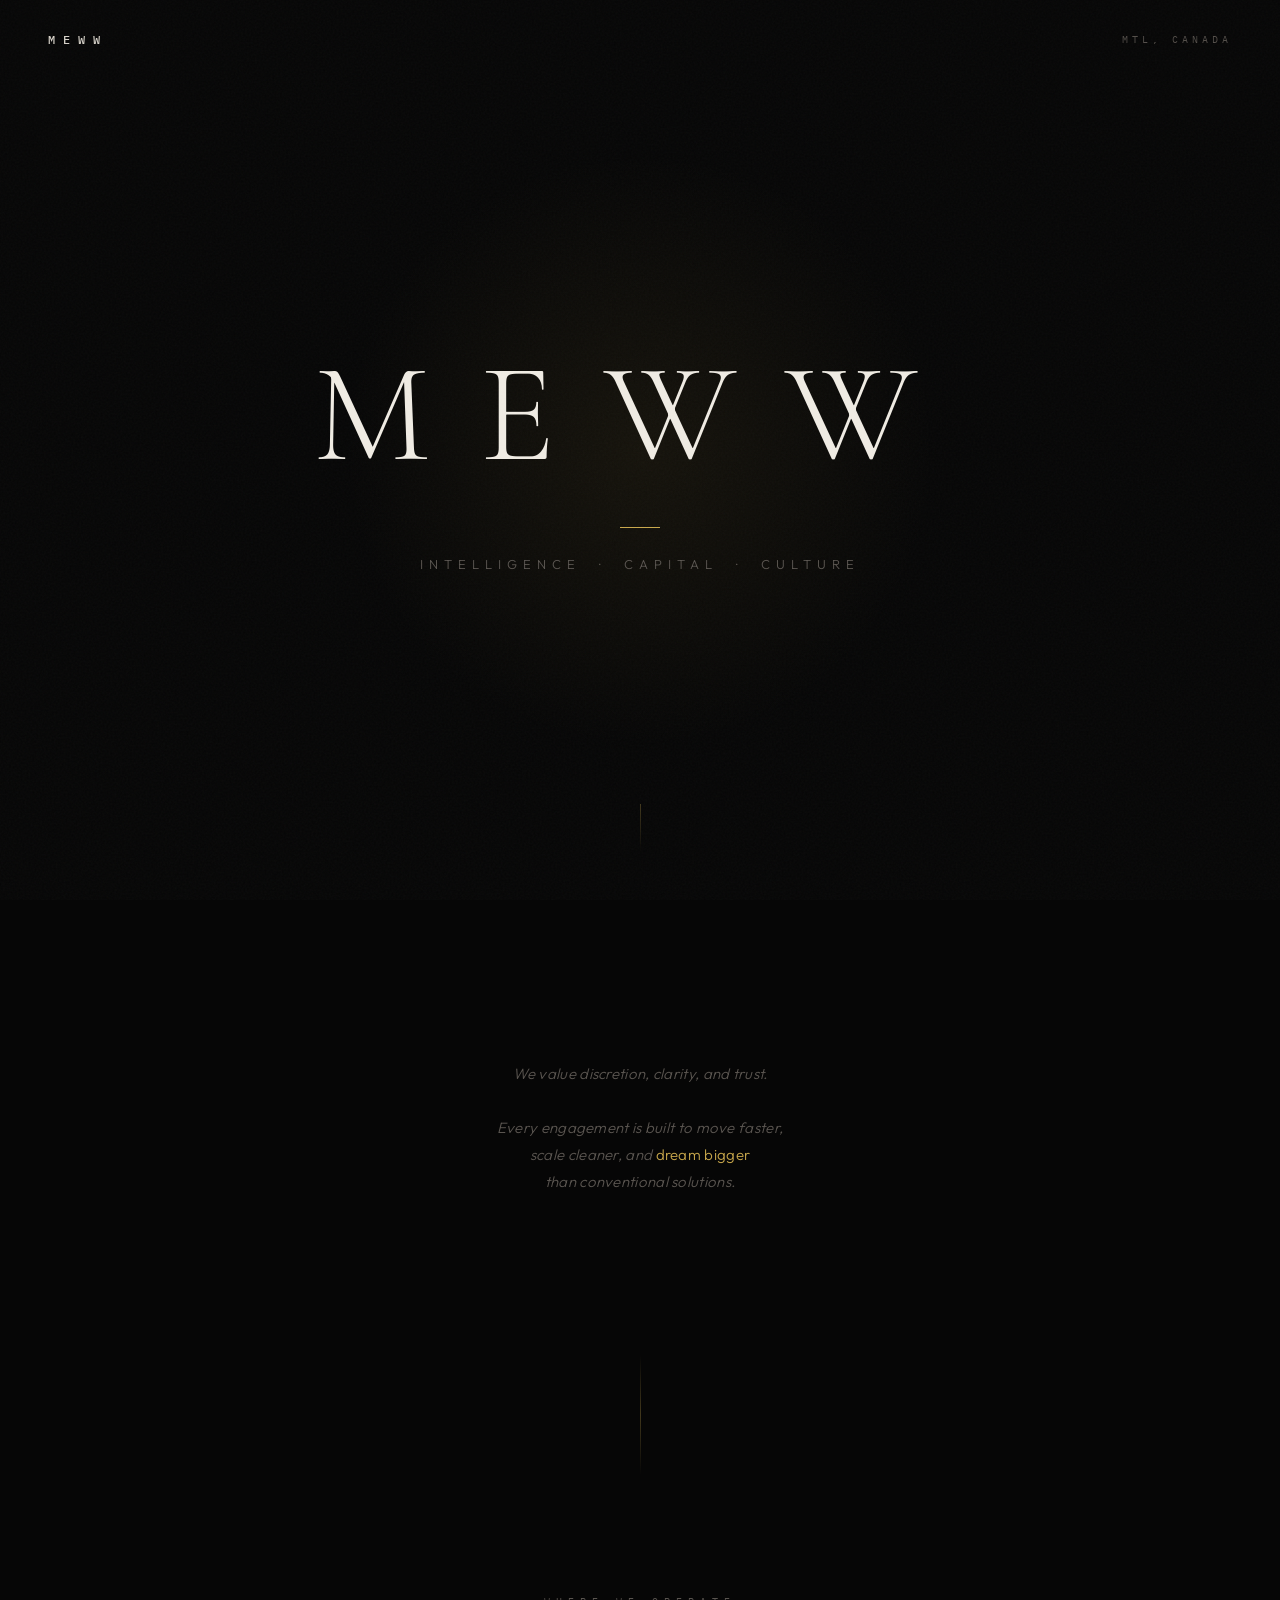
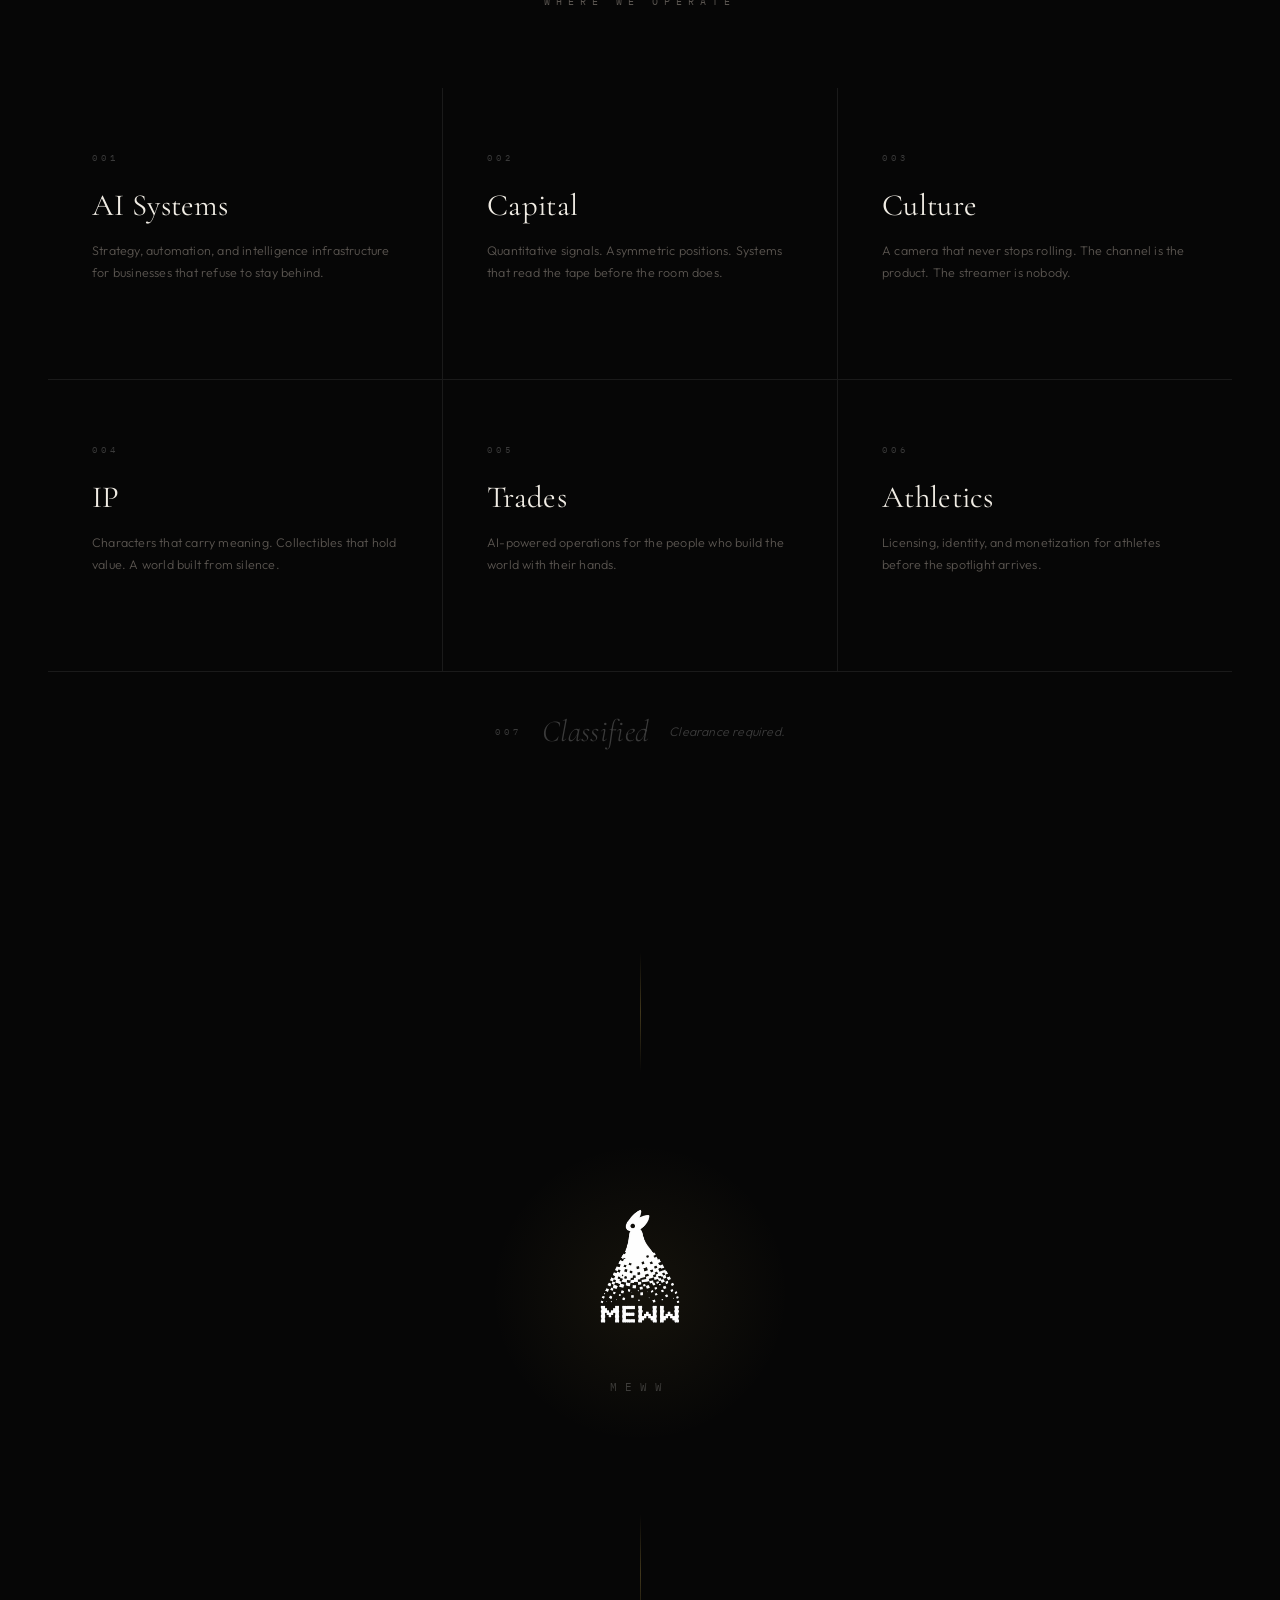
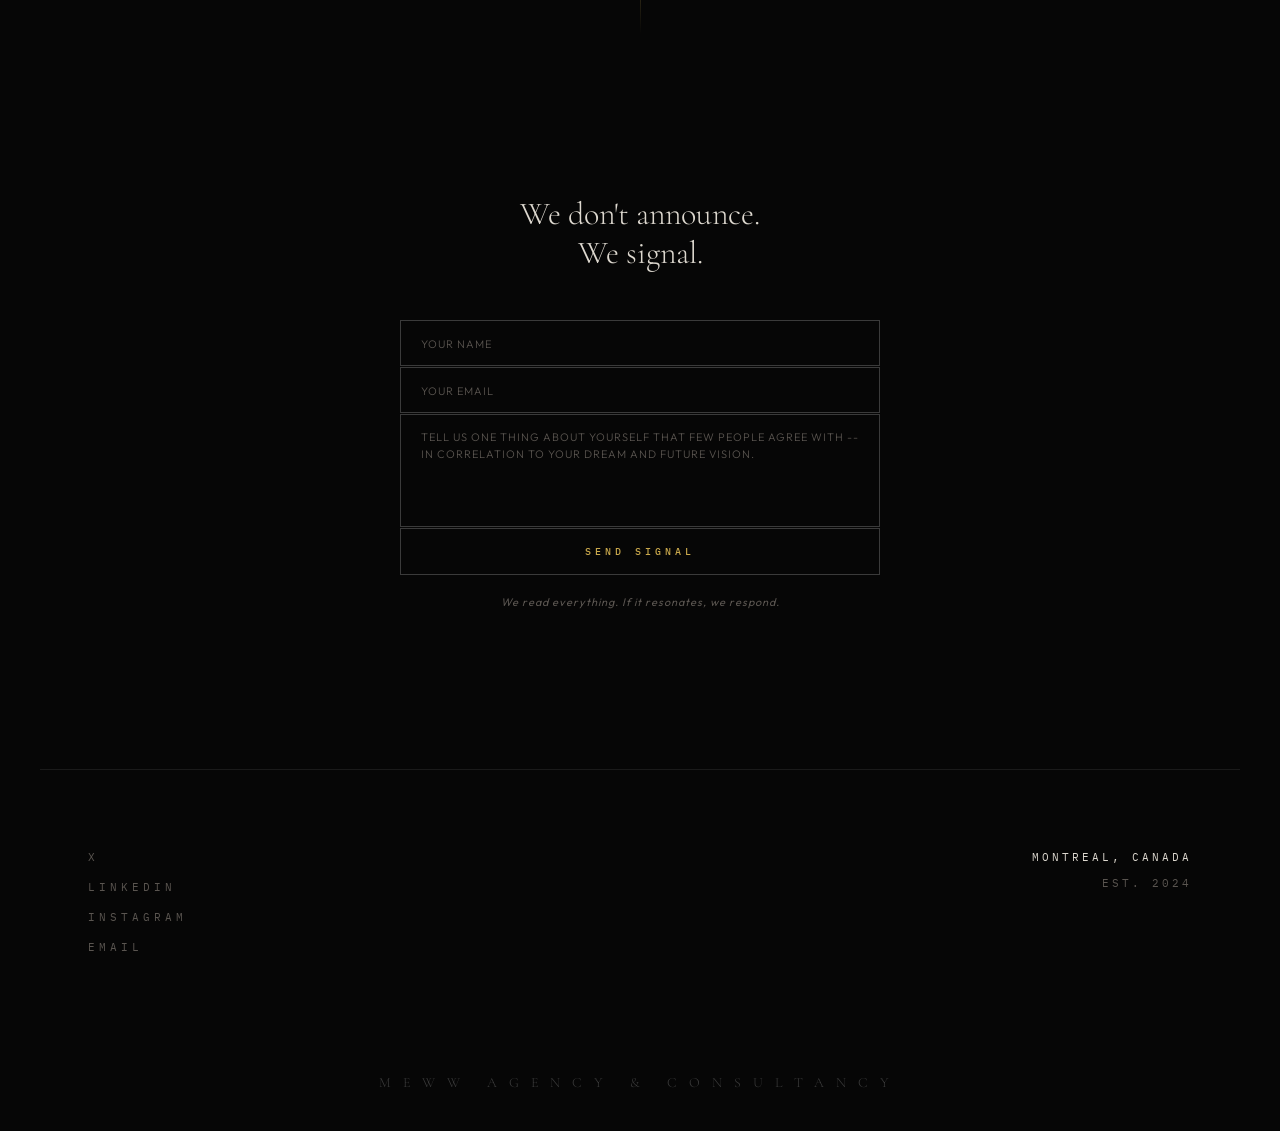
==== commit af436acd: "Update index.html" ====
--- a/index.html
+++ b/index.html
@@ -199,7 +199,11 @@
   gap: 1px;
   background: var(--grey-dim);
 }
-
+a.venture-item {
+  text-decoration: none;
+  color: inherit;
+  cursor: pointer;
+}
 .venture-item {
   background: var(--black);
   padding: 64px 44px 56px;
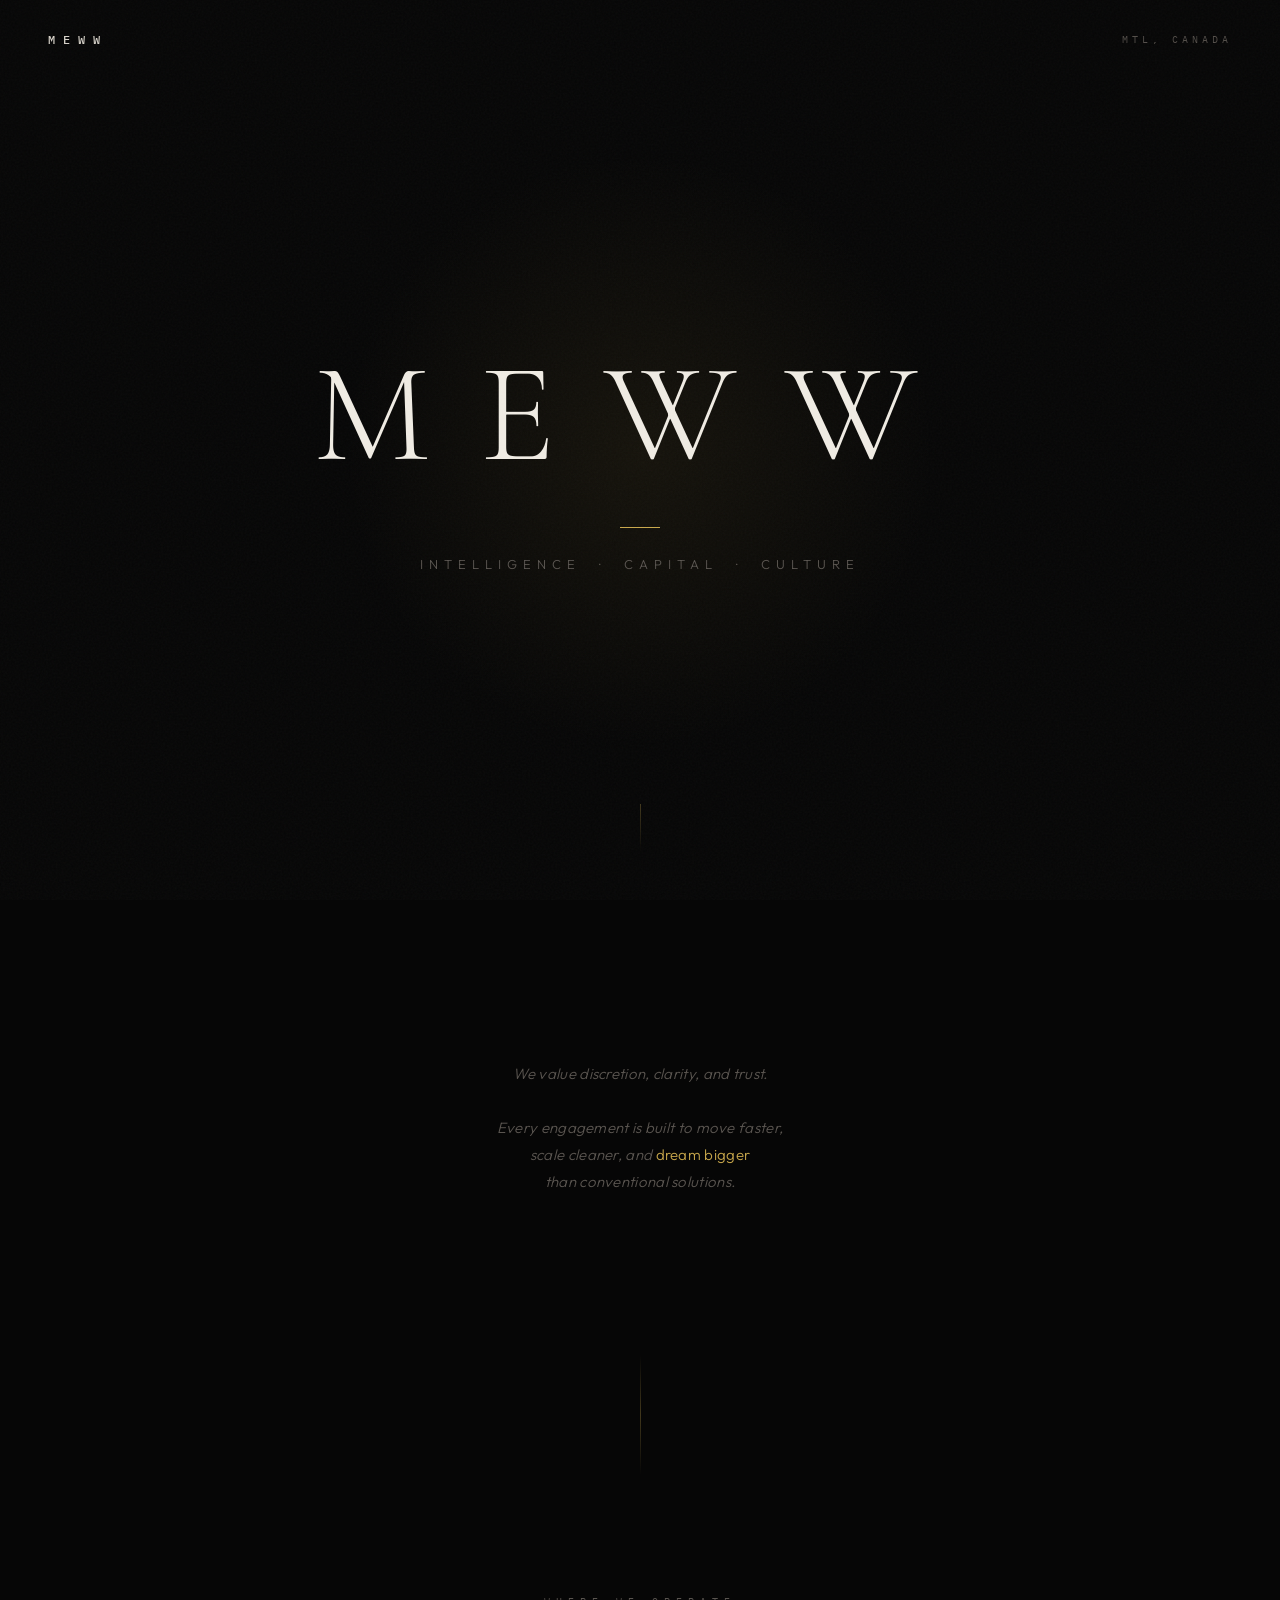
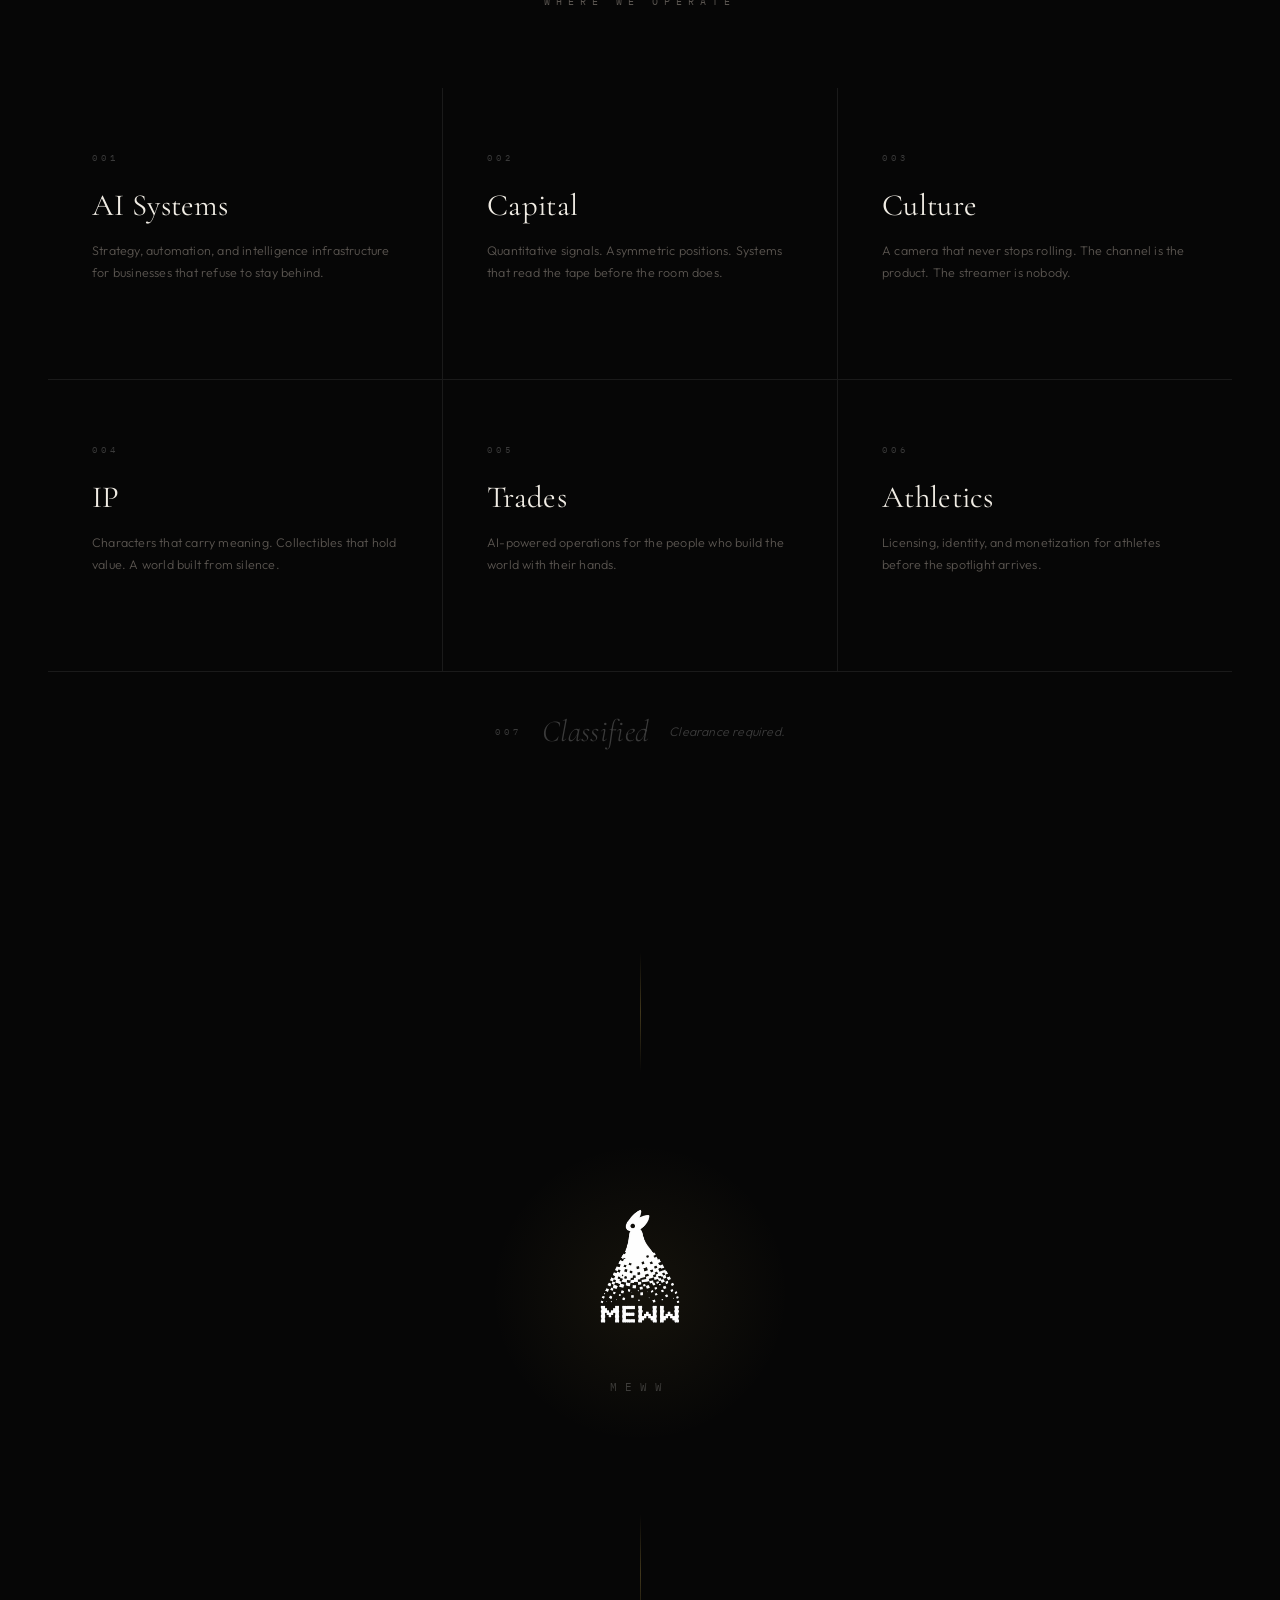
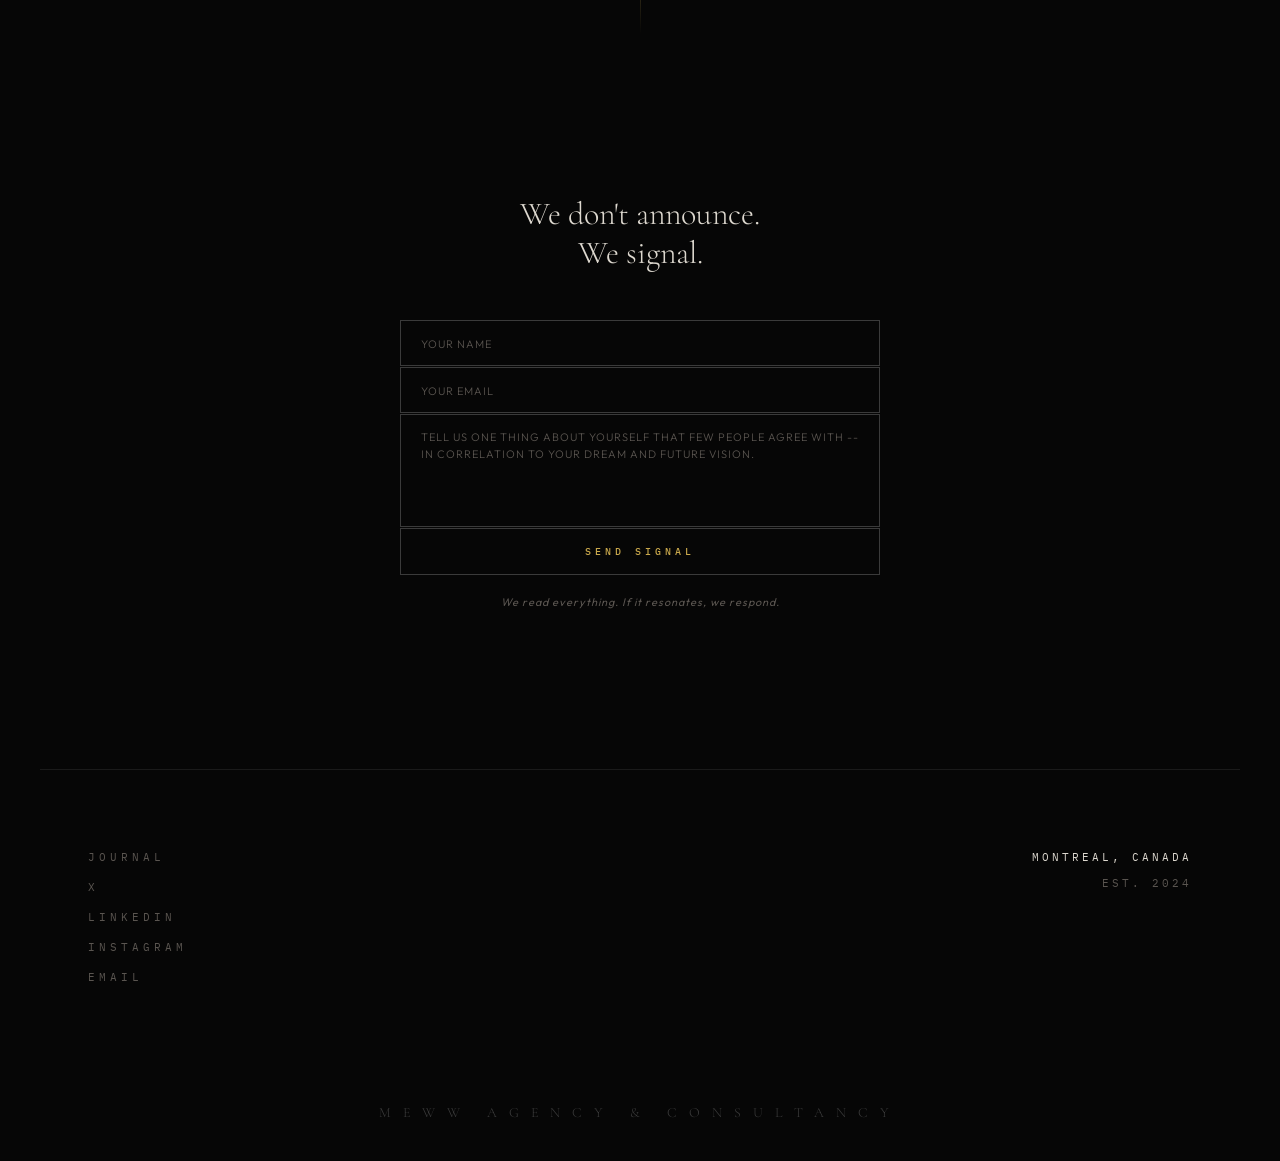
==== commit 3058160e: "Update index.html" ====
--- a/index.html
+++ b/index.html
@@ -616,6 +616,7 @@
 
 <footer>
   <div class="footer-links">
+    <a href="/blabla">Journal</a>
     <a href="https://x.com/MewACinc" target="_blank">X</a>
     <a href="https://linkedin.com/company/mewww" target="_blank">LinkedIn</a>
     <a href="https://www.instagram.com/mewwainc/" target="_blank">Instagram</a>
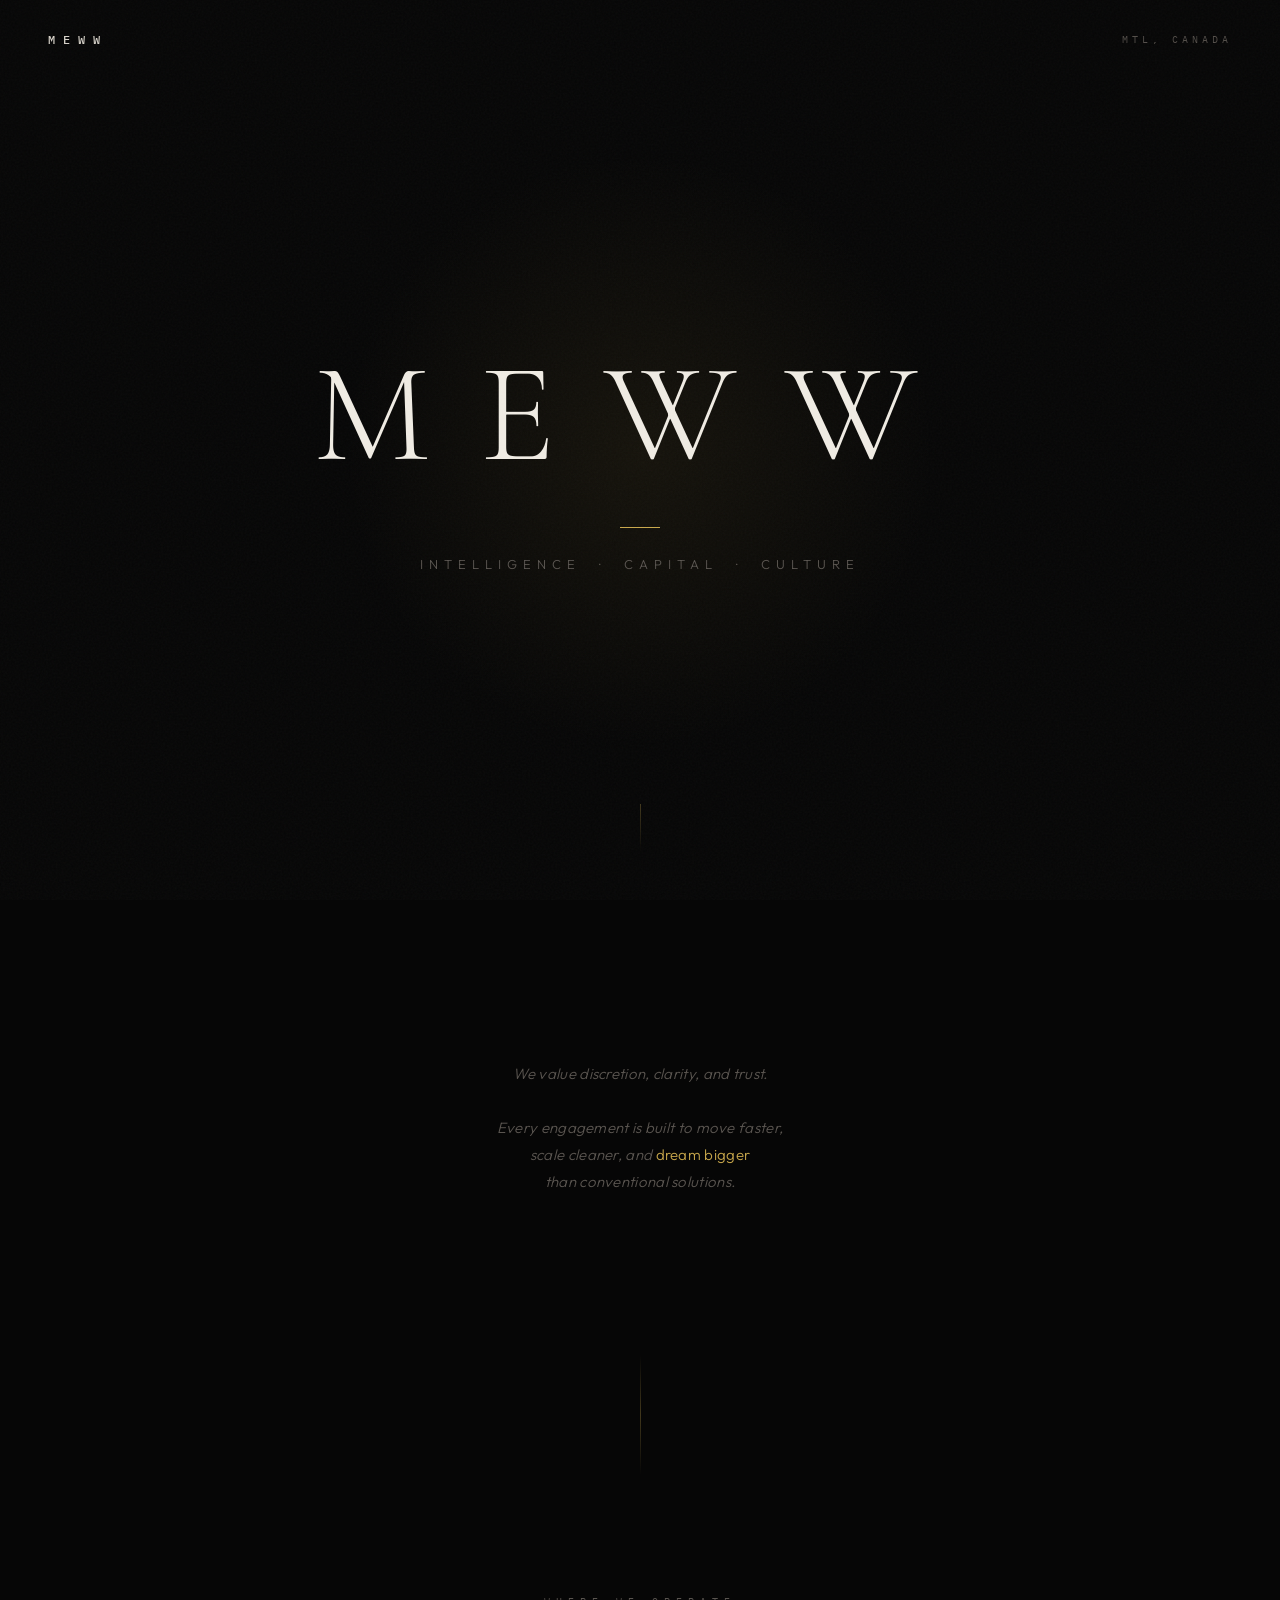
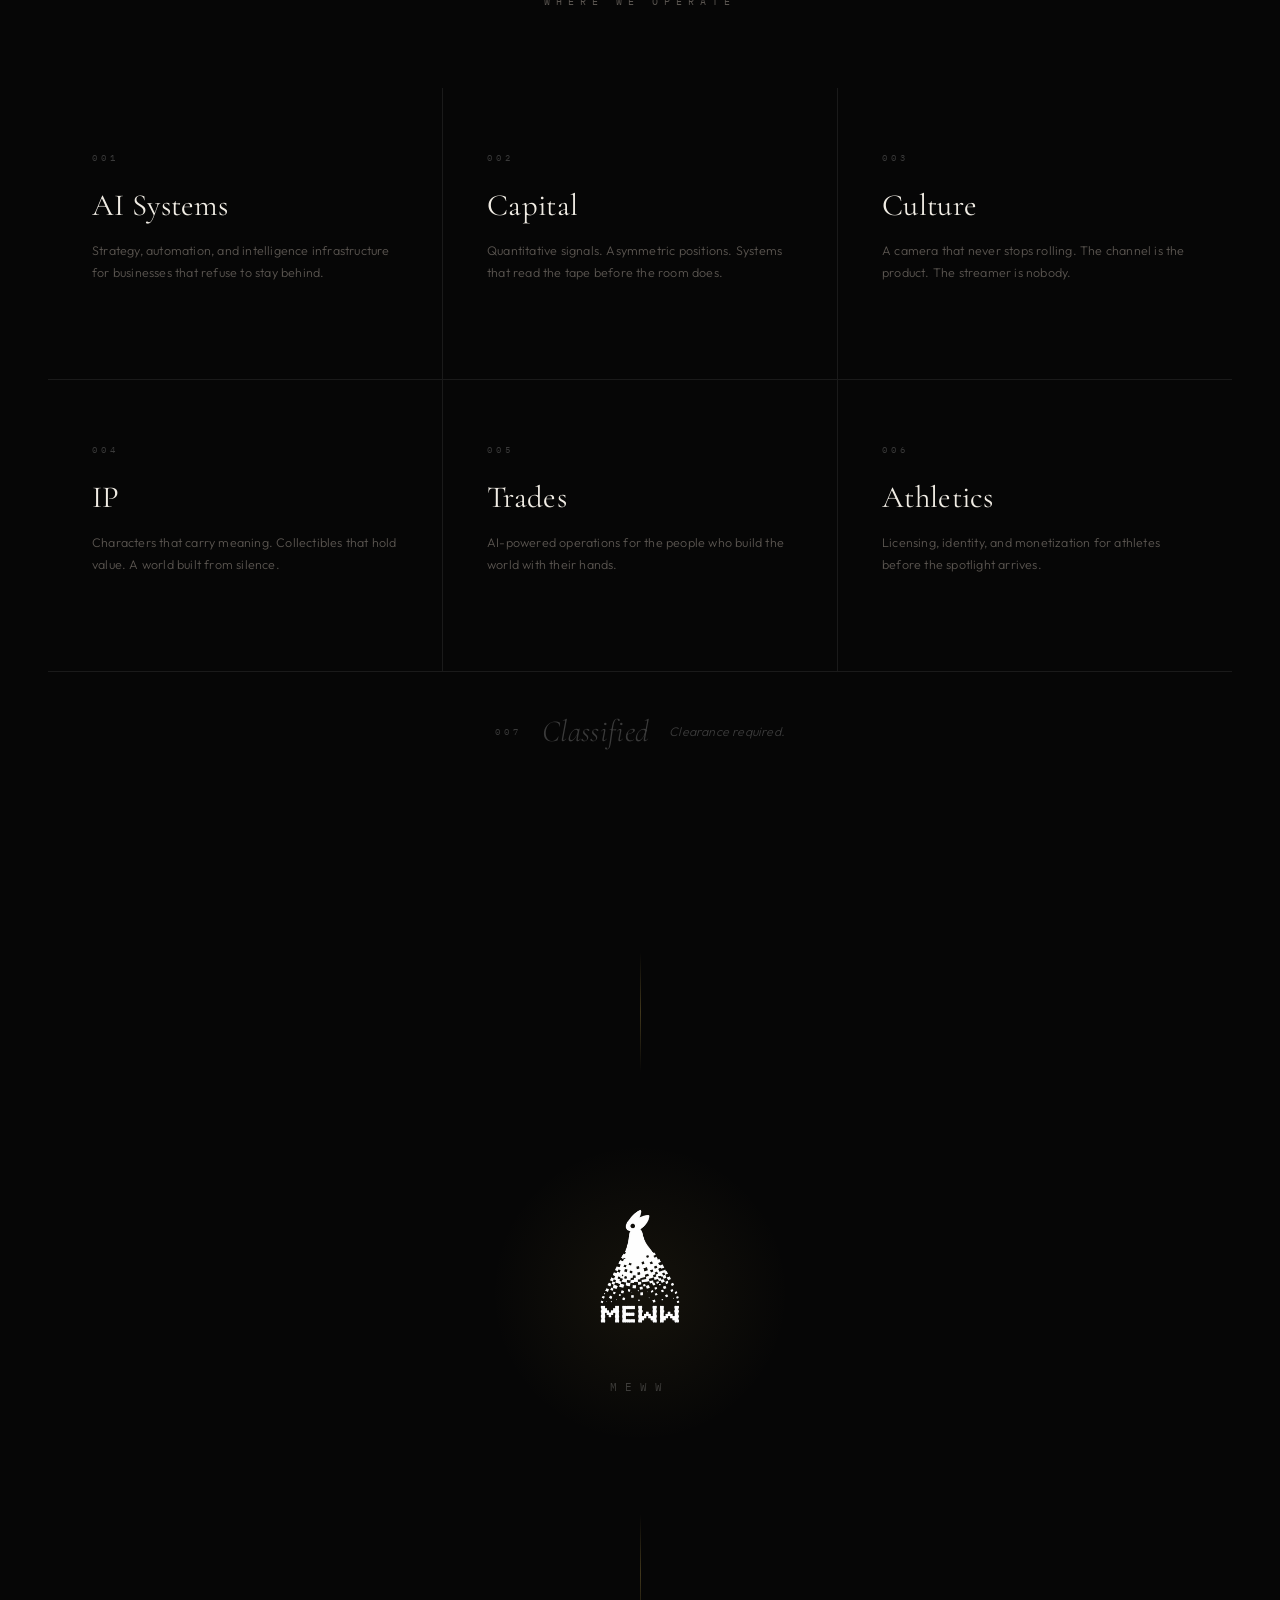
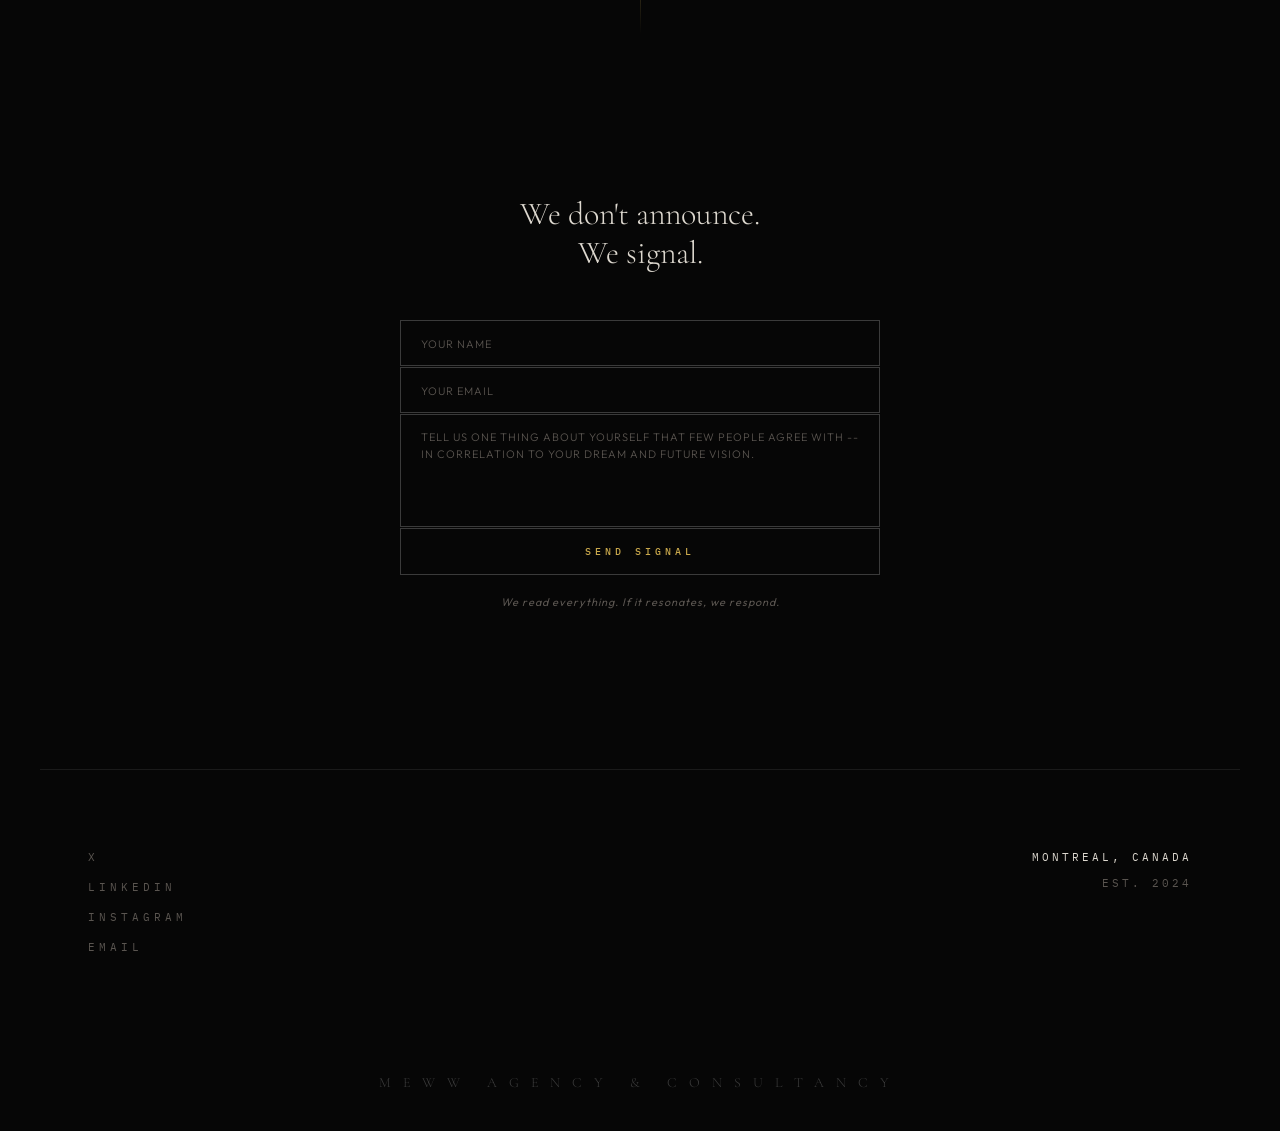
==== commit b437b457: "Promote V2 homepage to root" ====
--- a/index.html
+++ b/index.html
@@ -1,4 +1,4 @@
-<!DOCTYPE html>
+﻿<!DOCTYPE html>
 <html lang="en">
 <head>
 <meta charset="UTF-8">
@@ -476,6 +476,7 @@
   .venture-item { padding: 40px 28px; }
 }
 </style>
+<link rel="stylesheet" href="meww-v2.css">
 </head>
 <body>
 
@@ -533,7 +534,7 @@
       <div class="venture-arrow">&rarr;</div>
     </div>
 
-    <a href="/mewwttv" class="venture-item" style="transition-delay: 0.16s;">
+    <div class="venture-item" style="transition-delay: 0.16s;">
       <div class="venture-top">
         <div class="venture-label">003</div>
         <div class="venture-name">Culture</div>
@@ -543,7 +544,7 @@
         <div class="venture-status">Broadcasting</div>
       </div>
       <div class="venture-arrow">&rarr;</div>
-    </a>
+    </div>
 
     <div class="venture-item" style="transition-delay: 0.24s;">
       <div class="venture-top">
@@ -616,7 +617,6 @@
 
 <footer>
   <div class="footer-links">
-    <a href="/blabla">Journal</a>
     <a href="https://x.com/MewACinc" target="_blank">X</a>
     <a href="https://linkedin.com/company/mewww" target="_blank">LinkedIn</a>
     <a href="https://www.instagram.com/mewwainc/" target="_blank">Instagram</a>
@@ -677,5 +677,7 @@
   g.style.transform = `translate(calc(-50% + ${x}px), calc(-50% + ${y}px))`;
 });
 </script>
+<script src="meww-v2.js"></script>
 </body>
 </html>
+
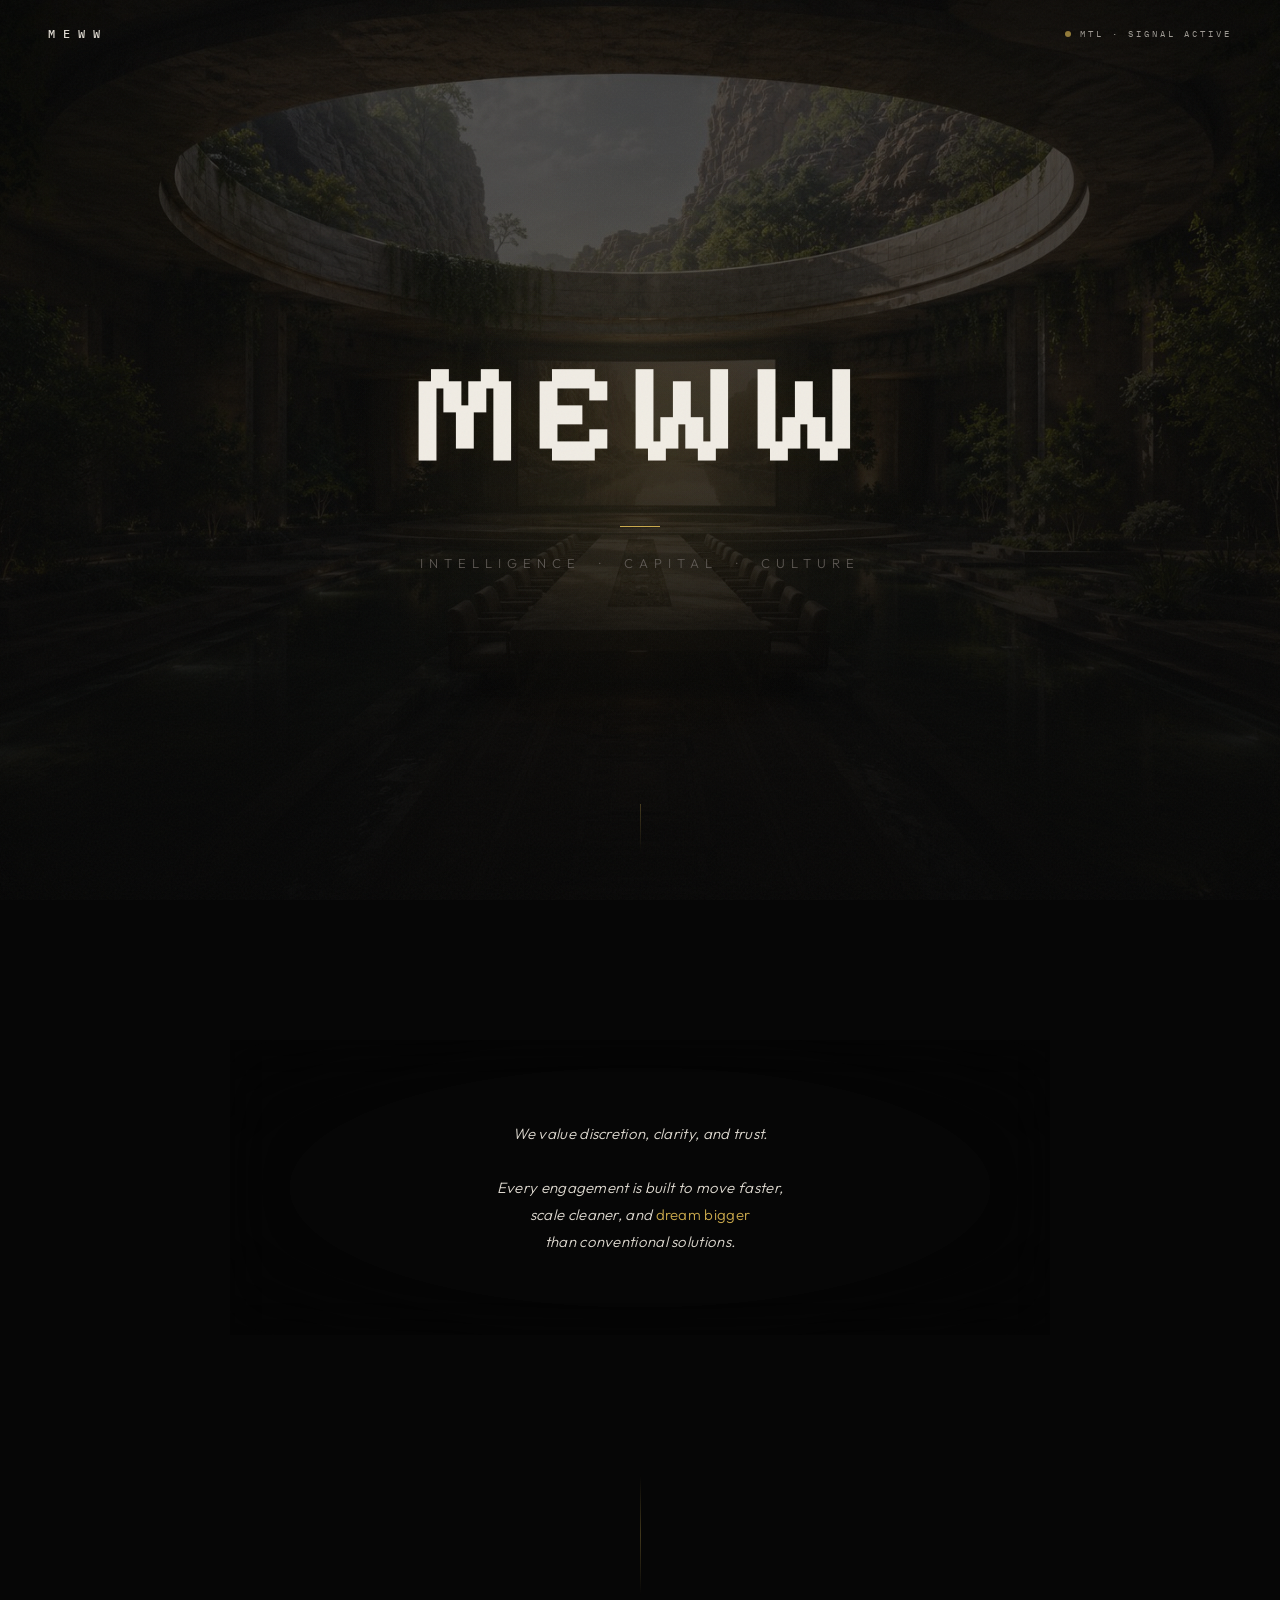
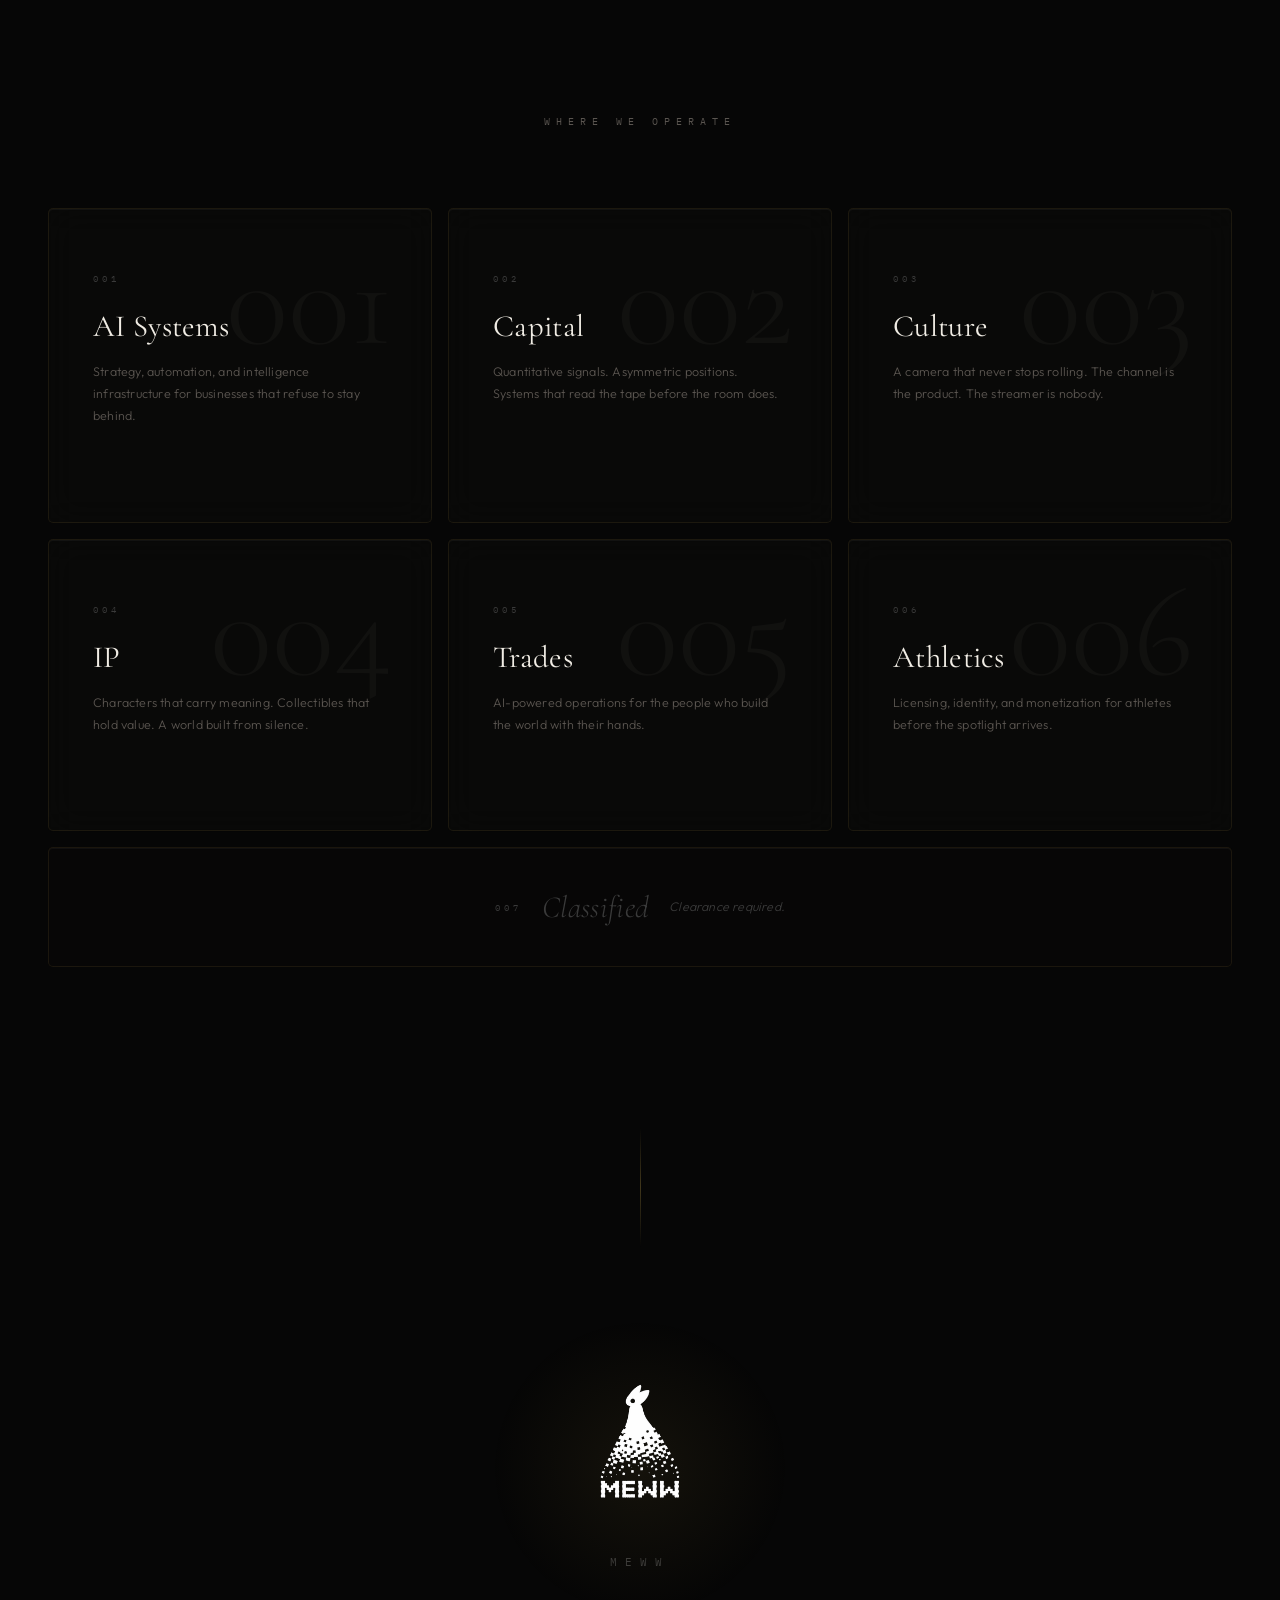
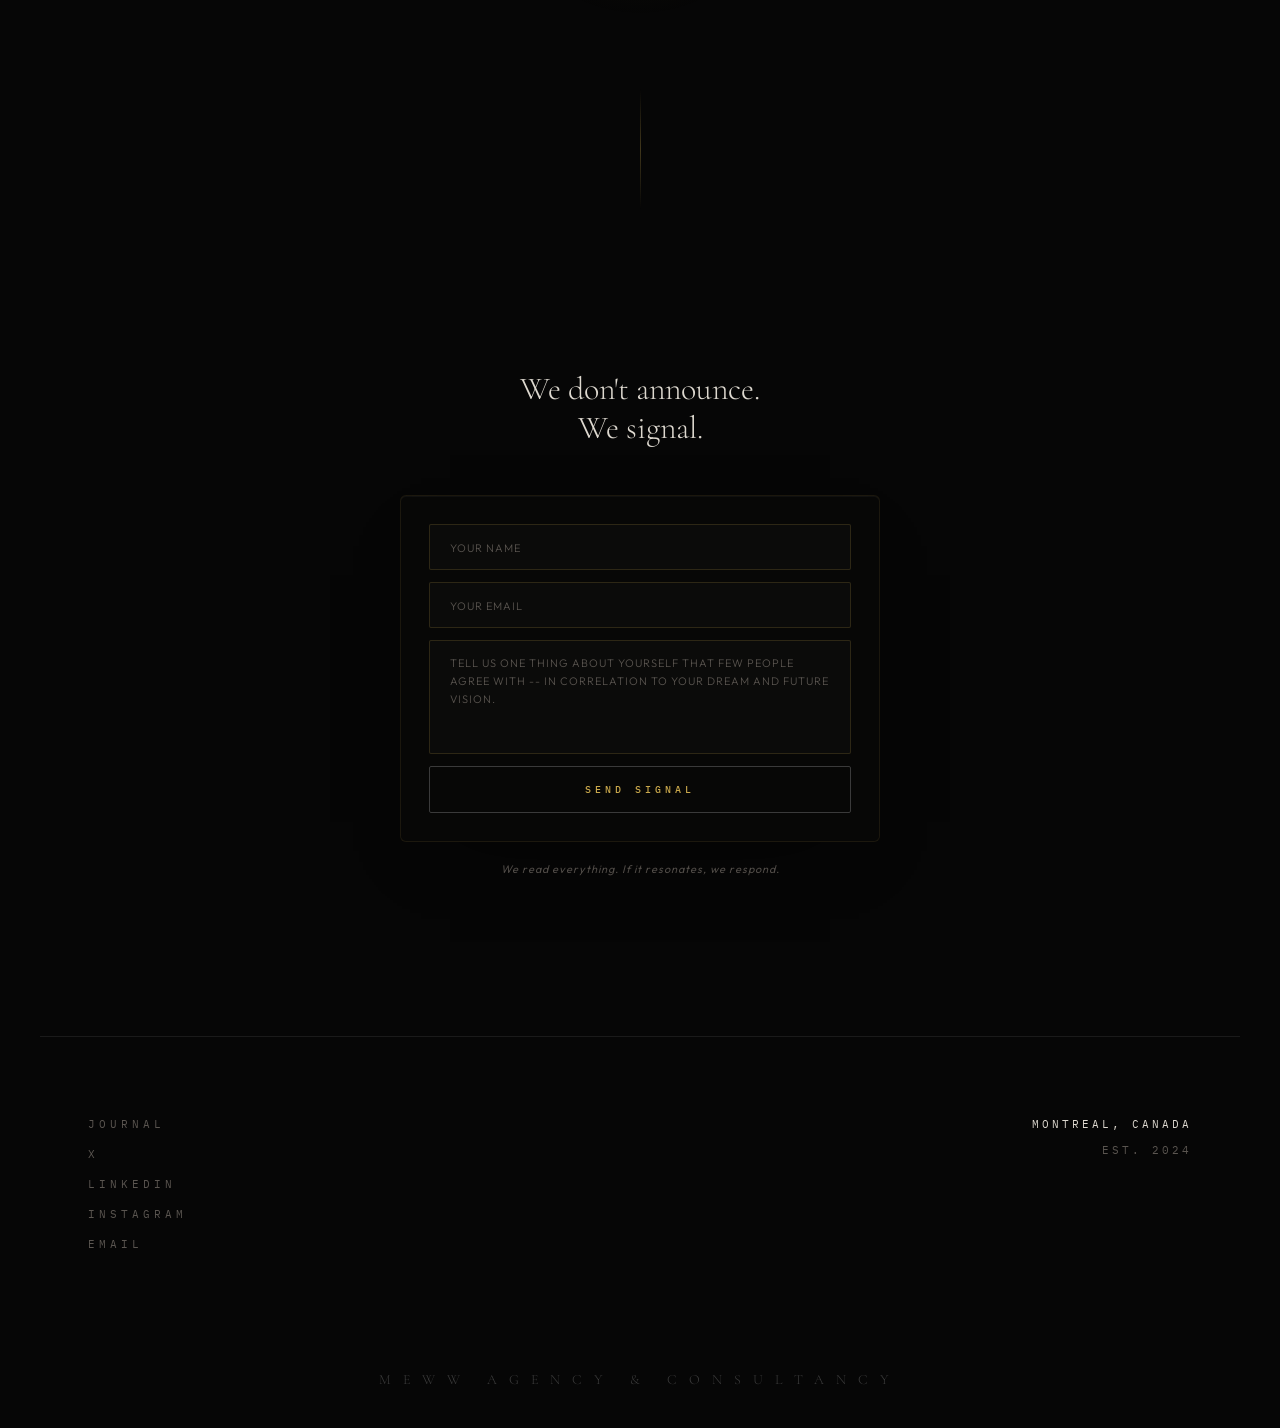
==== commit d2aa9102: "Relink Journal and Culture card" ====
--- a/index.html
+++ b/index.html
@@ -534,7 +534,7 @@
       <div class="venture-arrow">&rarr;</div>
     </div>
 
-    <div class="venture-item" style="transition-delay: 0.16s;">
+    <a href="/mewwttv" class="venture-item" style="transition-delay: 0.16s;">
       <div class="venture-top">
         <div class="venture-label">003</div>
         <div class="venture-name">Culture</div>
@@ -544,7 +544,7 @@
         <div class="venture-status">Broadcasting</div>
       </div>
       <div class="venture-arrow">&rarr;</div>
-    </div>
+    </a>
 
     <div class="venture-item" style="transition-delay: 0.24s;">
       <div class="venture-top">
@@ -617,6 +617,7 @@
 
 <footer>
   <div class="footer-links">
+    <a href="/blabla">Journal</a>
     <a href="https://x.com/MewACinc" target="_blank">X</a>
     <a href="https://linkedin.com/company/mewww" target="_blank">LinkedIn</a>
     <a href="https://www.instagram.com/mewwainc/" target="_blank">Instagram</a>
--- a/meww-v2.css
+++ b/meww-v2.css
@@ -0,0 +1,164 @@
+/* ============================================================
+   MEWW — V2 PREMIUM / GLASS LAYER (preview overlay)
+   Cinematic fixed background + frosted glass panels.
+   Loaded on preview.html only. Original index.html untouched.
+   ============================================================ */
+
+/* pixel display font for the hero wordmark */
+@import url('https://fonts.googleapis.com/css2?family=Pixelify+Sans:wght@400..700&display=swap');
+
+html { background: #060606; }
+body { background: transparent; }
+
+/* fixed cinematic background + darkening scrim */
+.site-bg {
+  position: fixed; inset: 0; z-index: -2;
+  background-image: url('meww-bg.jpg');
+  background-size: cover;
+  background-position: center;
+  background-repeat: no-repeat;
+}
+.site-bg::after {
+  content: ''; position: absolute; inset: 0;
+  background:
+    radial-gradient(ellipse 80% 60% at 50% 32%, transparent 0%, rgba(6,6,6,0.55) 92%),
+    linear-gradient(180deg, rgba(6,6,6,0.50) 0%, rgba(6,6,6,0.74) 46%, rgba(6,6,6,0.93) 100%);
+}
+
+/* scroll progress bar */
+.scroll-progress {
+  position: fixed; top: 0; left: 0;
+  height: 2px; width: 100%;
+  transform: scaleX(0); transform-origin: left;
+  background: linear-gradient(90deg, var(--gold), var(--white-bright));
+  z-index: 9998;
+  transition: transform 0.1s linear;
+}
+
+/* cursor light */
+.cursor-glow {
+  position: fixed; left: 50%; top: 50%;
+  width: 440px; height: 440px; border-radius: 50%;
+  background: radial-gradient(circle, rgba(201,168,76,0.05), transparent 64%);
+  transform: translate(-50%, -50%);
+  pointer-events: none; z-index: 50; mix-blend-mode: screen;
+}
+@media (hover: none) { .cursor-glow { display: none; } }
+
+/* nav — glass on scroll, no blend-mode over imagery */
+nav {
+  mix-blend-mode: normal;
+  padding: 26px 48px;
+  transition: padding 0.5s ease, background 0.5s ease, border-color 0.5s ease;
+  border-bottom: 1px solid transparent;
+}
+nav.scrolled {
+  background: rgba(6,6,6,0.6);
+  backdrop-filter: blur(18px) saturate(150%);
+  -webkit-backdrop-filter: blur(18px) saturate(150%);
+  padding: 18px 48px;
+  border-bottom: 1px solid rgba(201,168,76,0.12);
+}
+.nav-status {
+  display: flex; align-items: center; gap: 9px;
+  font-family: 'IBM Plex Mono', monospace;
+  font-size: 9px; letter-spacing: 3px;
+  text-transform: uppercase; color: var(--white);
+  opacity: 0.7;
+}
+.nav-status .dot {
+  width: 6px; height: 6px; border-radius: 50%;
+  background: var(--gold);
+  animation: pulse-dot 2.6s ease-in-out infinite;
+}
+@keyframes pulse-dot {
+  0%   { box-shadow: 0 0 0 0 rgba(201,168,76,0.55); }
+  70%  { box-shadow: 0 0 0 8px rgba(201,168,76,0); }
+  100% { box-shadow: 0 0 0 0 rgba(201,168,76,0); }
+}
+.hero-title {
+  font-family: 'Pixelify Sans', 'Outfit', sans-serif;
+  font-weight: 700;
+  letter-spacing: 0.08em;
+  text-shadow: 0 0 70px rgba(0,0,0,0.6), 0 0 40px rgba(201,168,76,0.1);
+}
+
+/* MANIFESTO — frosted glass panel */
+.manifesto {
+  max-width: 820px; margin: 140px auto;
+  padding: 80px 64px;
+  background: rgba(10,9,8,0.16);
+  backdrop-filter: blur(24px) saturate(130%);
+  -webkit-backdrop-filter: blur(24px) saturate(130%);
+  border: none;
+  border-radius: 0;
+  box-shadow: none;
+  /* feather the panel (fill + blur) into the background — no hard edges */
+  -webkit-mask-image: radial-gradient(ellipse 82% 78% at 50% 50%, #000 52%, transparent 100%);
+          mask-image: radial-gradient(ellipse 82% 78% at 50% 50%, #000 52%, transparent 100%);
+}
+.manifesto p { color: var(--white); opacity: 0.82; }
+
+/* VENTURES — glass cards floating over the image */
+.venture-grid { background: transparent; gap: 16px; }
+.venture-item {
+  background: rgba(16,15,13,0.42);
+  backdrop-filter: blur(16px) saturate(135%);
+  -webkit-backdrop-filter: blur(16px) saturate(135%);
+  border: 1px solid rgba(201,168,76,0.1);
+  border-radius: 5px;
+  box-shadow: inset 0 1px 0 rgba(255,255,255,0.04);
+  transition: opacity 0.8s ease,
+              transform 0.5s cubic-bezier(0.16,1,0.3,1),
+              background 0.5s ease, box-shadow 0.5s ease, border-color 0.5s ease;
+}
+.venture-item:hover { background: rgba(22,20,16,0.5); }
+.venture-item:not(.classified):hover {
+  transform: translateY(-5px);
+  border-color: rgba(201,168,76,0.28);
+  box-shadow: 0 28px 70px -34px rgba(201,168,76,0.4),
+              inset 0 1px 0 rgba(255,255,255,0.06);
+}
+.venture-item.classified { background: rgba(12,11,9,0.34); }
+.venture-label { position: relative; z-index: 2; }
+/* ghost index number */
+.venture-item:not(.classified) .venture-top::before {
+  content: attr(data-num);
+  position: absolute; top: -36px; right: -6px;
+  font-family: 'Cormorant Garamond', serif;
+  font-size: 130px; font-weight: 300; line-height: 1;
+  color: var(--white-bright); opacity: 0.03;
+  pointer-events: none; z-index: 0;
+  transition: opacity 0.5s ease, color 0.5s ease;
+}
+.venture-item:not(.classified):hover .venture-top::before {
+  opacity: 0.07; color: var(--gold);
+}
+
+/* SIGNAL — glass form panel */
+.signal-form-full {
+  background: rgba(12,11,9,0.4);
+  backdrop-filter: blur(18px) saturate(135%);
+  -webkit-backdrop-filter: blur(18px) saturate(135%);
+  border: 1px solid rgba(201,168,76,0.1);
+  border-radius: 6px;
+  padding: 28px; gap: 12px;
+  box-shadow: 0 30px 80px -50px rgba(0,0,0,0.9), inset 0 1px 0 rgba(255,255,255,0.04);
+}
+.signal-field {
+  border-radius: 2px;
+  border-color: rgba(201,168,76,0.18);
+  background: rgba(255,255,255,0.02);
+}
+.signal-field:focus {
+  border-color: var(--gold);
+  background: rgba(201,168,76,0.04);
+  box-shadow: 0 0 0 1px var(--gold-glow);
+}
+.signal-btn-full { border-radius: 2px; }
+
+@media (max-width: 900px) {
+  nav, nav.scrolled { padding: 18px 24px; }
+  .manifesto { margin: 90px 24px; padding: 48px 30px; }
+  .site-bg { background-attachment: scroll; }
+}
